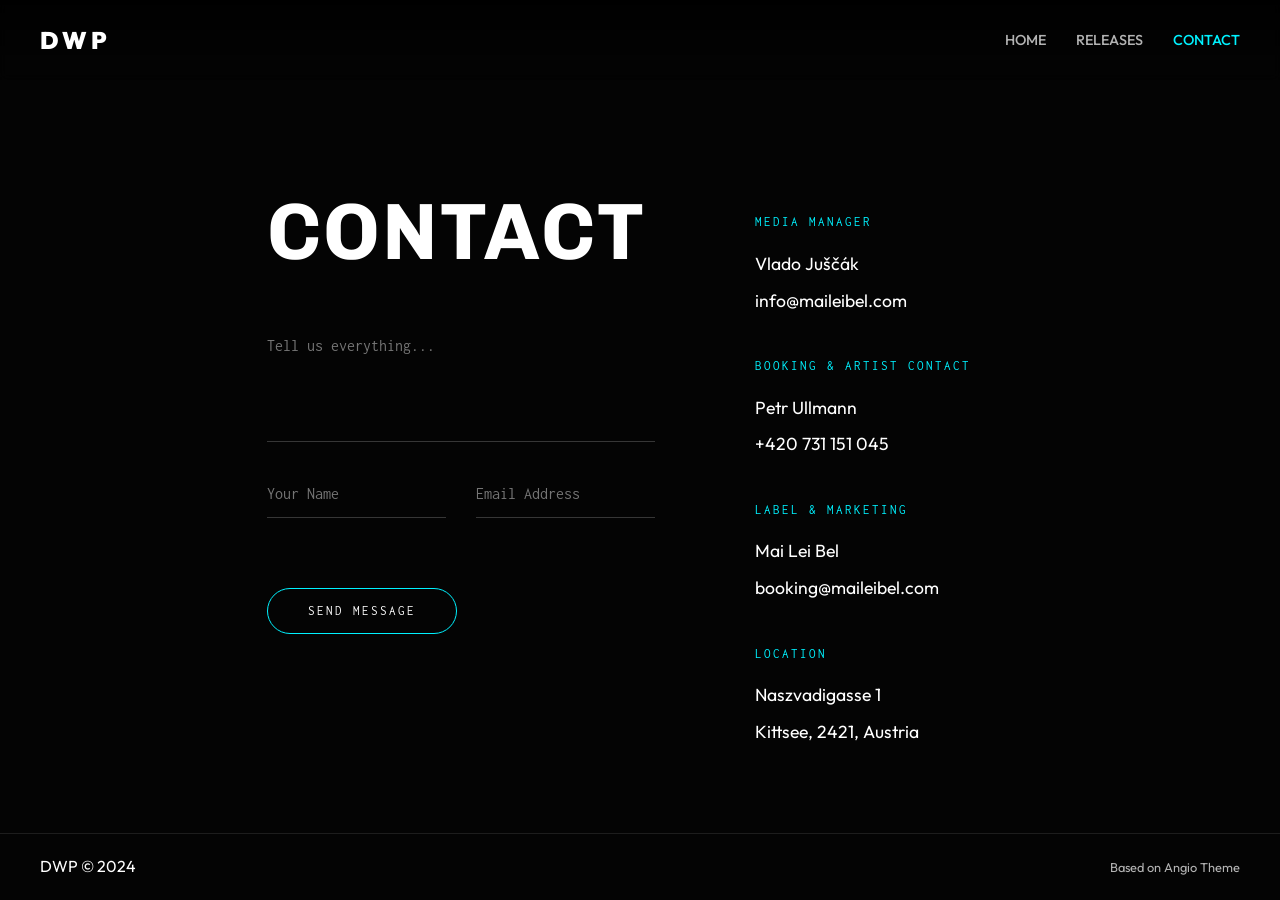
==== contact.html @ b1e3472e "Initial commit: Static restoration of spirography.org" ====
<!DOCTYPE html>
<html lang="en">
<head>
    <meta charset="UTF-8">
    <meta name="viewport" content="width=device-width, initial-scale=1.0">
    <title>Contact – DWP</title>
    <link rel="preconnect" href="https://fonts.googleapis.com">
    <link rel="preconnect" href="https://fonts.gstatic.com" crossorigin>
    <link href="https://fonts.googleapis.com/css2?family=Chivo:wght@400;700&family=Inconsolata:wght@300;400;600&family=Outfit:wght@300;500;700;900&display=swap" rel="stylesheet">
    <link rel="stylesheet" href="css/style.css">
</head>
<body class="contact-page">
    <header>
        <div class="logo">DWP</div>
        <nav>
            <ul>
                <li><a href="index.html">Home</a></li>
                <li><a href="releases.html">Releases</a></li>
                <li><a href="contact.html" class="active">Contact</a></li>
            </ul>
        </nav>
    </header>

    <main class="container">
        <div class="contact-split">
            <div class="contact-left">
                <h1>Contact</h1>
                <form class="contact-form">
                    <textarea placeholder="Tell us everything..."></textarea>
                    <div class="form-row">
                        <div class="form-group">
                            <input type="text" placeholder="Your Name">
                        </div>
                        <div class="form-group">
                            <input type="email" placeholder="Email Address">
                        </div>
                    </div>
                    <button type="submit" class="submit-btn" onclick="return false;">Send Message</button>
                </form>
            </div>

            <div class="contact-right">
                <div class="info-category">
                    <span class="info-label">Media Manager</span>
                    <div class="info-content">
                        <p>Vlado Juščák</p>
                        <p>info@maileibel.com</p>
                    </div>
                </div>

                <div class="info-category">
                    <span class="info-label">Booking & Artist Contact</span>
                    <div class="info-content">
                        <p>Petr Ullmann</p>
                        <p>+420 731 151 045</p>
                    </div>
                </div>

                <div class="info-category">
                    <span class="info-label">Label & Marketing</span>
                    <div class="info-content">
                        <p>Mai Lei Bel</p>
                        <p>booking@maileibel.com</p>
                    </div>
                </div>

                <div class="info-category">
                    <span class="info-label">Location</span>
                    <div class="info-content">
                        <p>Naszvadigasse 1</p>
                        <p>Kittsee, 2421, Austria</p>
                    </div>
                </div>
            </div>
        </div>
    </main>

    <footer style="background: transparent;">
        <div class="footer-left">
            <span>DWP &copy; 2024</span>
        </div>
        <div class="copy">Based on Angio Theme</div>
    </footer>

    <script src="js/main.js"></script>
</body>
</html>
---- css/style.css ----
@import url('https://fonts.googleapis.com/css2?family=Chivo:wght@400;700&family=Inconsolata:wght@300;400;600&family=Outfit:wght@300;500;700;900&display=swap');

:root {
    --bg-color: #0d0d0d;
    --text-color: #ffffff;
    --accent-color: #00f2ff;
    --secondary-text: #b3b3b3;
    --nav-height: 80px;
    --font-main: 'Outfit', sans-serif;
    --font-mono: 'Inconsolata', monospace;
    --glass-bg: rgba(255, 255, 255, 0.05);
    --glass-border: rgba(255, 255, 255, 0.1);
}

* {
    margin: 0;
    padding: 0;
    box-sizing: border-box;
}

body {
    background-color: var(--bg-color);
    color: var(--text-color);
    font-family: var(--font-main);
    overflow-x: hidden;
    line-height: 1.6;
    background-image: 
        radial-gradient(circle at 50% 50%, rgba(20, 20, 20, 1) 0%, rgba(13, 13, 13, 1) 100%);
    min-height: 100vh;
}

a {
    text-decoration: none;
    color: inherit;
    transition: all 0.3s ease;
}

/* Typography */
h1, h2, h3 {
    font-weight: 700;
    text-transform: uppercase;
    letter-spacing: 2px;
}

/* Layout */
.container {
    max-width: 1200px;
    margin: 0 auto;
    padding: 0 20px;
}

/* Header */
header {
    height: var(--nav-height);
    display: flex;
    align-items: center;
    justify-content: space-between;
    padding: 0 40px;
    position: fixed;
    top: 0;
    width: 100%;
    z-index: 1000;
    background: linear-gradient(to bottom, rgba(0,0,0,0.8), transparent);
    backdrop-filter: blur(5px);
}

.logo {
    font-size: 1.5rem;
    font-weight: 900;
    letter-spacing: 4px;
}

nav ul {
    display: flex;
    list-style: none;
    gap: 30px;
}

nav ul li a {
    font-size: 0.9rem;
    font-weight: 500;
    opacity: 0.7;
    text-transform: uppercase;
}

nav ul li a:hover, nav ul li a.active {
    opacity: 1;
    color: var(--accent-color);
}

/* Hero Section */
.hero {
    height: 100vh;
    display: flex;
    flex-direction: column;
    align-items: center;
    justify-content: center;
    text-align: center;
    background: radial-gradient(circle at center, #1a1a1a 0%, #0d0d0d 100%);
    position: relative;
    padding-top: var(--nav-height);
}

.artwork-container {
    width: 400px;
    height: 400px;
    margin-bottom: 40px;
    position: relative;
    box-shadow: 0 30px 60px rgba(0,0,0,0.5);
    transition: transform 0.5s ease;
    border-radius: 4px;
    overflow: hidden;
}

.image-badge {
    position: absolute;
    top: 20px;
    left: 20px;
    background: rgba(0, 0, 0, 0.7);
    backdrop-filter: blur(10px);
    padding: 8px 15px;
    color: var(--accent-color);
    font-family: var(--font-mono);
    font-size: 0.75rem;
    text-transform: uppercase;
    letter-spacing: 1px;
    z-index: 10;
    border-radius: 2px;
    border-left: 2px solid var(--accent-color);
}

.artwork-container:hover {
    transform: scale(1.02);
}

.artwork-container img {
    width: 100%;
    height: 100%;
    object-fit: cover;
}

.hero h2 {
    font-size: 1rem;
    color: var(--accent-color);
    margin-bottom: 20px;
}

.social-links {
    display: flex;
    gap: 20px;
    margin-top: 30px;
}

.social-link {
    width: 40px;
    height: 40px;
    border-radius: 50%;
    background: var(--glass-bg);
    border: 1px solid var(--glass-border);
    display: flex;
    align-items: center;
    justify-content: center;
    font-size: 1.2rem;
}

.social-link:hover {
    background: var(--accent-color);
    color: var(--bg-color);
    transform: translateY(-3px);
}

/* Content Sections */
.section {
    padding: 100px 0;
}

.section-title {
    margin-bottom: 60px;
    text-align: center;
}

.card-grid {
    display: grid;
    grid-template-columns: repeat(auto-fit, minmax(300px, 1fr));
    gap: 30px;
}

.card {
    background: var(--glass-bg);
    border: 1px solid var(--glass-border);
    padding: 40px;
    border-radius: 12px;
    transition: all 0.3s ease;
}

.card:hover {
    background: rgba(255, 255, 255, 0.08);
    transform: translateY(-5px);
}

/* Horizontal Releases Layout */
.releases-wrapper {
    width: 100vw;
    height: 100vh;
    display: flex;
    align-items: center;
    overflow-x: auto;
    overflow-y: hidden;
    scroll-snap-type: x mandatory;
    padding: 0 10vw;
    scrollbar-width: none; /* Firefox */
}

.releases-wrapper::-webkit-scrollbar {
    display: none; /* Chrome/Safari */
}

.release-item {
    flex: 0 0 400px;
    height: auto;
    margin-right: 60px;
    scroll-snap-align: center;
    position: relative;
    opacity: 0;
    transform: translateY(50px);
    transition: all 1.5s cubic-bezier(0.17, 0.96, 0.33, 0.99);
}

.release-item.visible {
    opacity: 1;
    transform: translateY(0);
}

.release-artwork {
    width: 400px;
    height: 400px;
    border-radius: 4px;
    overflow: hidden;
    box-shadow: 0 20px 40px rgba(0,0,0,0.4);
    transition: transform 0.5s ease;
}

.release-item:hover .release-artwork {
    transform: scale(1.03);
}

.release-artwork img {
    width: 100%;
    height: 100%;
    object-fit: cover;
}

.release-info {
    margin-top: 25px;
    font-family: var(--font-mono);
}

.release-number {
    font-size: 0.7rem;
    color: var(--accent-color);
    letter-spacing: 2px;
    margin-bottom: 5px;
    display: block;
}

.release-title {
    font-size: 1rem;
    font-weight: 600;
    text-transform: uppercase;
    letter-spacing: 1px;
    margin-bottom: 5px;
}

.release-desc {
    font-size: 0.8rem;
    color: var(--secondary-text);
    white-space: normal;
}

/* Detail Pages */
.release-detail {
    padding: 120px 0;
    text-align: left;
}

.detail-header {
    display: flex;
    gap: 80px;
    align-items: center;
    margin-bottom: 80px;
}

.detail-info {
    flex: 1;
}

.detail-info .label {
    color: var(--accent-color);
    text-transform: uppercase;
    font-size: 0.8rem;
    letter-spacing: 3px;
    margin-bottom: 15px;
    display: block;
}

.detail-info h1 {
    font-size: 4rem;
    margin-bottom: 5px;
    line-height: 1.1;
}

.detail-info .subtitle {
    display: block;
    font-size: 1.5rem;
    color: var(--secondary-text);
    margin-bottom: 30px;
    text-transform: uppercase;
    font-weight: 300;
}

.part-header {
    font-family: var(--font-mono);
    color: var(--accent-color);
    font-size: 0.9rem;
    letter-spacing: 2px;
    text-transform: uppercase;
    margin-top: 50px;
    margin-bottom: 20px;
    padding-bottom: 10px;
    border-bottom: 1px solid rgba(0, 242, 255, 0.2);
    display: block;
}

.track-list .part-header:first-child {
    margin-top: 0;
}

.story-section {
    margin-top: 40px;
    border-top: 1px solid var(--glass-border);
    padding-top: 40px;
    text-align: left;
}

.story-header {
    color: var(--accent-color);
    font-family: var(--font-mono);
    margin-bottom: 20px;
    font-size: 0.9rem;
    text-transform: uppercase;
    letter-spacing: 1px;
}

.story-text {
    margin-bottom: 20px;
    line-height: 1.8;
    color: var(--secondary-text);
    font-size: 1.05rem;
}

.track-list {
    margin-top: 60px;
    text-align: left;
    max-width: 450px;
    margin-left: auto;
    margin-right: auto;
    padding-bottom: 80px;
}

.track-item {
    padding: 18px 0;
    border-bottom: 1px solid var(--glass-border);
    display: flex;
    justify-content: space-between;
    cursor: pointer;
    transition: all 0.3s ease;
    user-select: none;
}

.track-item:hover {
    color: var(--accent-color);
    padding-left: 10px;
}

.track-item.playing-track {
    color: var(--accent-color);
    border-bottom: 1px solid var(--accent-color);
    font-weight: 500;
}

.track-item span::before {
    content: '▶';
    font-size: 0.7rem;
    margin-right: 15px;
    opacity: 0.3;
}

.track-item.playing-track span::before {
    content: '⏸';
    opacity: 1;
}

.track-num {
    color: var(--accent-color);
    font-size: 0.8rem;
}

/* Footer */
footer {
    padding: 20px 40px;
    text-align: center;
    border-top: 1px solid var(--glass-border);
    display: flex;
    justify-content: space-between;
    align-items: center;
    position: fixed;
    bottom: 0;
    width: 100%;
    background: linear-gradient(to top, rgba(0,0,0,0.8), transparent);
    z-index: 100;
}

.footer-left {
    display: flex;
    align-items: center;
    gap: 10px;
}

.copy {
    font-size: 0.8rem;
    color: var(--secondary-text);
}

/* Contact Page Refined */
.contact-page {
    background-image: linear-gradient(rgba(0,0,0,0.7), rgba(0,0,0,0.7)), url('../assets/contact_bg.png');
    background-size: cover;
    background-position: center;
    min-height: 100vh;
    display: flex;
    align-items: center;
    padding-top: var(--nav-height);
}

.contact-split {
    display: grid;
    grid-template-columns: 1.2fr 0.8fr;
    gap: 100px;
    align-items: flex-start;
}

.contact-left h1 {
    font-family: 'Chivo', sans-serif;
    font-size: 5rem;
    margin-bottom: 50px;
    line-height: 1;
}

.contact-form {
    margin-top: 40px;
    font-family: var(--font-mono);
}

.form-row {
    display: flex;
    gap: 30px;
    margin-bottom: 30px;
}

.form-group {
    flex: 1;
}

.contact-form textarea, 
.contact-form input {
    background: transparent;
    border: none;
    border-bottom: 1px solid rgba(255, 255, 255, 0.2);
    color: white;
    padding: 15px 0;
    width: 100%;
    font-size: 1rem;
    font-family: var(--font-mono);
    transition: border-color 0.3s ease;
}

.contact-form textarea:focus, 
.contact-form input:focus {
    outline: none;
    border-bottom-color: var(--accent-color);
}

.contact-form textarea {
    height: 120px;
    resize: none;
    margin-bottom: 20px;
}

.submit-btn {
    margin-top: 40px;
    background: transparent;
    border: 1px solid var(--accent-color);
    color: white;
    padding: 15px 40px;
    border-radius: 50px;
    font-family: var(--font-mono);
    text-transform: uppercase;
    letter-spacing: 2px;
    cursor: pointer;
    transition: all 0.3s ease;
}

.submit-btn:hover {
    background: var(--accent-color);
    color: var(--bg-color);
    transform: scale(1.05);
}

.contact-right {
    padding-top: 20px;
}

.info-category {
    margin-bottom: 40px;
}

.info-label {
    color: var(--accent-color);
    text-transform: uppercase;
    font-size: 0.8rem;
    letter-spacing: 2px;
    margin-bottom: 15px;
    display: block;
    font-family: var(--font-mono);
}

.info-content {
    font-size: 1.1rem;
    line-height: 1.8;
}

.info-content p {
    margin-bottom: 5px;
}

/* Responsive */
@media (max-width: 1024px) {
    .contact-split {
        grid-template-columns: 1fr;
        gap: 60px;
    }
    .contact-left h1 {
        font-size: 3.5rem;
    }
}
@media (max-width: 768px) {
    header {
        padding: 0 20px;
    }
    nav ul {
        display: none; /* Mobile menu needed later */
    }
    .artwork-container {
        width: 300px;
        height: 300px;
    }
    .release-item {
        flex: 0 0 300px;
    }
    .release-artwork {
        width: 300px;
        height: 300px;
    }
}
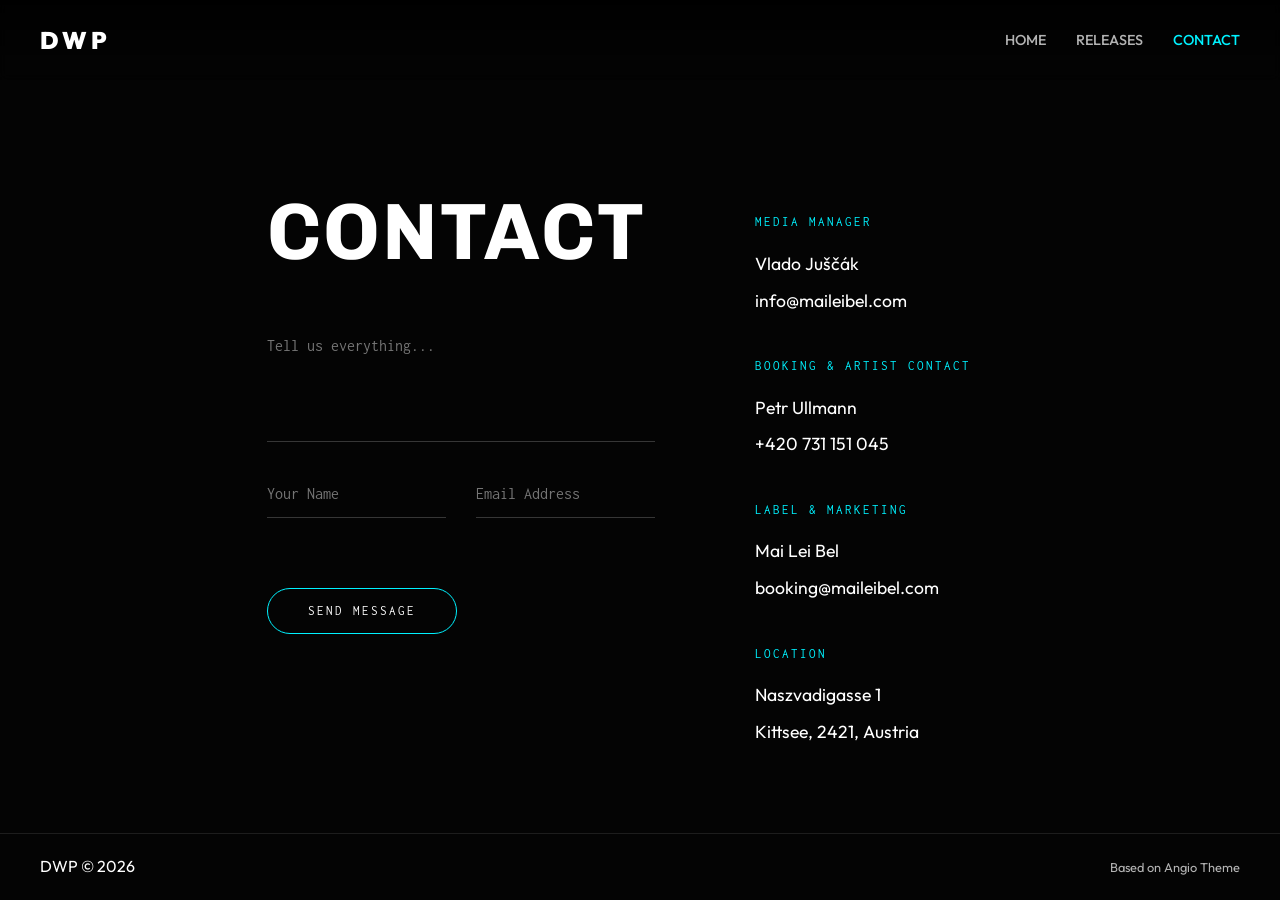
==== commit cbd7ae18: "feat: reorder homepage elements and add shop links to footer" ====
--- a/contact.html
+++ b/contact.html
@@ -1,17 +1,22 @@
 <!DOCTYPE html>
 <html lang="en">
+
 <head>
     <meta charset="UTF-8">
     <meta name="viewport" content="width=device-width, initial-scale=1.0">
     <title>Contact – DWP</title>
     <link rel="preconnect" href="https://fonts.googleapis.com">
     <link rel="preconnect" href="https://fonts.gstatic.com" crossorigin>
-    <link href="https://fonts.googleapis.com/css2?family=Chivo:wght@400;700&family=Inconsolata:wght@300;400;600&family=Outfit:wght@300;500;700;900&display=swap" rel="stylesheet">
+    <link
+        href="https://fonts.googleapis.com/css2?family=Chivo:wght@400;700&family=Inconsolata:wght@300;400;600&family=Outfit:wght@300;500;700;900&display=swap"
+        rel="stylesheet">
     <link rel="stylesheet" href="css/style.css">
 </head>
+
 <body class="contact-page">
     <header>
-        <div class="logo">DWP</div>
+        <a href="index.html" class="logo">DWP</a>
+        <div class="menu-toggle"><span></span><span></span><span></span></div>
         <nav>
             <ul>
                 <li><a href="index.html">Home</a></li>
@@ -77,11 +82,12 @@
 
     <footer style="background: transparent;">
         <div class="footer-left">
-            <span>DWP &copy; 2024</span>
+            <span>DWP &copy; 2026</span>
         </div>
         <div class="copy">Based on Angio Theme</div>
     </footer>
 
     <script src="js/main.js"></script>
 </body>
-</html>
+
+</html>
--- a/css/style.css
+++ b/css/style.css
@@ -68,6 +68,11 @@
     font-size: 1.5rem;
     font-weight: 900;
     letter-spacing: 4px;
+    transition: color 0.3s ease;
+}
+
+.logo:hover {
+    color: var(--accent-color);
 }
 
 nav ul {
@@ -88,6 +93,35 @@
     color: var(--accent-color);
 }
 
+/* Burger Menu Toggle */
+.menu-toggle {
+    display: none;
+    flex-direction: column;
+    gap: 6px;
+    cursor: pointer;
+    z-index: 1001;
+    padding: 10px;
+}
+
+.menu-toggle span {
+    display: block;
+    width: 25px;
+    height: 2px;
+    background-color: var(--text-color);
+    transition: all 0.3s ease;
+}
+
+/* Burger Animation */
+.menu-active .menu-toggle span:nth-child(1) {
+    transform: translateY(8px) rotate(45deg);
+}
+.menu-active .menu-toggle span:nth-child(2) {
+    opacity: 0;
+}
+.menu-active .menu-toggle span:nth-child(3) {
+    transform: translateY(-8px) rotate(-45deg);
+}
+
 /* Hero Section */
 .hero {
     height: 100vh;
@@ -96,9 +130,67 @@
     align-items: center;
     justify-content: center;
     text-align: center;
-    background: radial-gradient(circle at center, #1a1a1a 0%, #0d0d0d 100%);
     position: relative;
     padding-top: var(--nav-height);
+    overflow: hidden;
+}
+
+/* Animated Background */
+.hero-bg {
+    position: absolute;
+    top: 0;
+    left: 0;
+    width: 100%;
+    height: 100%;
+    z-index: -1;
+    background: #0d0d0d;
+    overflow: hidden;
+}
+
+.hero-glow {
+    position: absolute;
+    width: 150%;
+    height: 150%;
+    top: -25%;
+    left: -25%;
+    background: 
+        radial-gradient(circle at 30% 30%, rgba(0, 242, 255, 0.05) 0%, transparent 40%),
+        radial-gradient(circle at 70% 60%, rgba(0, 242, 255, 0.03) 0%, transparent 40%),
+        radial-gradient(circle at 50% 50%, rgba(13, 13, 13, 1) 0%, rgba(5, 5, 5, 1) 100%);
+    animation: aurora 20s infinite alternate ease-in-out;
+}
+
+.hero-shapes {
+    position: absolute;
+    top: 50%;
+    left: 50%;
+    transform: translate(-50%, -50%);
+    width: 100%;
+    height: 100%;
+}
+
+.shape {
+    position: absolute;
+    top: 50%;
+    left: 50%;
+    border: 1px solid rgba(0, 242, 255, 0.1);
+    border-radius: 50%;
+    transform: translate(-50%, -50%);
+    animation: pulse-ring 10s infinite ease-in-out;
+}
+
+.shape:nth-child(1) { width: 400px; height: 400px; animation-delay: 0s; }
+.shape:nth-child(2) { width: 600px; height: 600px; animation-delay: -2s; border-color: rgba(0, 242, 255, 0.05); }
+.shape:nth-child(3) { width: 800px; height: 800px; animation-delay: -4s; border-color: rgba(255, 255, 255, 0.02); }
+
+@keyframes aurora {
+    0% { transform: translate(0, 0) rotate(0deg); }
+    100% { transform: translate(50px, 50px) rotate(5deg); }
+}
+
+@keyframes pulse-ring {
+    0%, 100% { transform: translate(-50%, -50%) scale(1); opacity: 0.3; }
+    50% { transform: translate(-50%, -50%) scale(1.1); opacity: 0.6; }
 }
 
 .artwork-container {
@@ -139,10 +231,54 @@
     object-fit: cover;
 }
 
+.play-overlay {
+    position: absolute;
+    top: 50%;
+    left: 50%;
+    transform: translate(-50%, -50%);
+    width: 80px;
+    height: 80px;
+    background: rgba(0, 242, 255, 0.2);
+    backdrop-filter: blur(10px);
+    border-radius: 50%;
+    display: flex;
+    align-items: center;
+    justify-content: center;
+    font-size: 1.5rem;
+    color: var(--text-color);
+    opacity: 0;
+    transition: all 0.4s cubic-bezier(0.175, 0.885, 0.32, 1.275);
+    border: 1px solid rgba(0, 242, 255, 0.4);
+    pointer-events: none;
+    z-index: 5;
+}
+
+.artwork-container:hover .play-overlay {
+    opacity: 1;
+    transform: translate(-50%, -50%) scale(1.1);
+}
+
+.featured-title {
+    margin-bottom: 30px;
+    font-size: 2rem;
+    font-weight: 700;
+    letter-spacing: 5px;
+    text-transform: uppercase;
+    color: var(--text-color);
+    transition: all 0.3s ease;
+    display: inline-block;
+}
+
+.featured-title:hover {
+    color: var(--accent-color);
+    letter-spacing: 8px;
+}
+
 .hero h2 {
     font-size: 1rem;
     color: var(--accent-color);
-    margin-bottom: 20px;
+    margin-top: 30px;
+    letter-spacing: 2px;
 }
 
 .social-links {
@@ -420,10 +556,22 @@
     z-index: 100;
 }
 
-.footer-left {
-    display: flex;
-    align-items: center;
-    gap: 10px;
+.footer-links {
+    display: flex;
+    gap: 30px;
+}
+
+.footer-links a {
+    font-size: 0.8rem;
+    color: var(--secondary-text);
+    text-transform: uppercase;
+    letter-spacing: 2px;
+    font-family: var(--font-mono);
+    transition: color 0.3s ease;
+}
+
+.footer-links a:hover {
+    color: var(--accent-color);
 }
 
 .copy {
@@ -557,9 +705,41 @@
     header {
         padding: 0 20px;
     }
+    
+    .menu-toggle {
+        display: flex;
+    }
+
+    nav {
+        position: fixed;
+        top: 0;
+        right: -100%;
+        width: 100%;
+        height: 100vh;
+        background: var(--bg-color);
+        display: flex;
+        align-items: center;
+        justify-content: center;
+        transition: right 0.5s cubic-bezier(0.77, 0, 0.175, 1);
+        z-index: 1000;
+    }
+
+    .menu-active nav {
+        right: 0;
+    }
+
     nav ul {
-        display: none; /* Mobile menu needed later */
-    }
+        display: flex;
+        flex-direction: column;
+        align-items: center;
+        gap: 40px;
+    }
+
+    nav ul li a {
+        font-size: 1.5rem;
+        letter-spacing: 5px;
+    }
+
     .artwork-container {
         width: 300px;
         height: 300px;
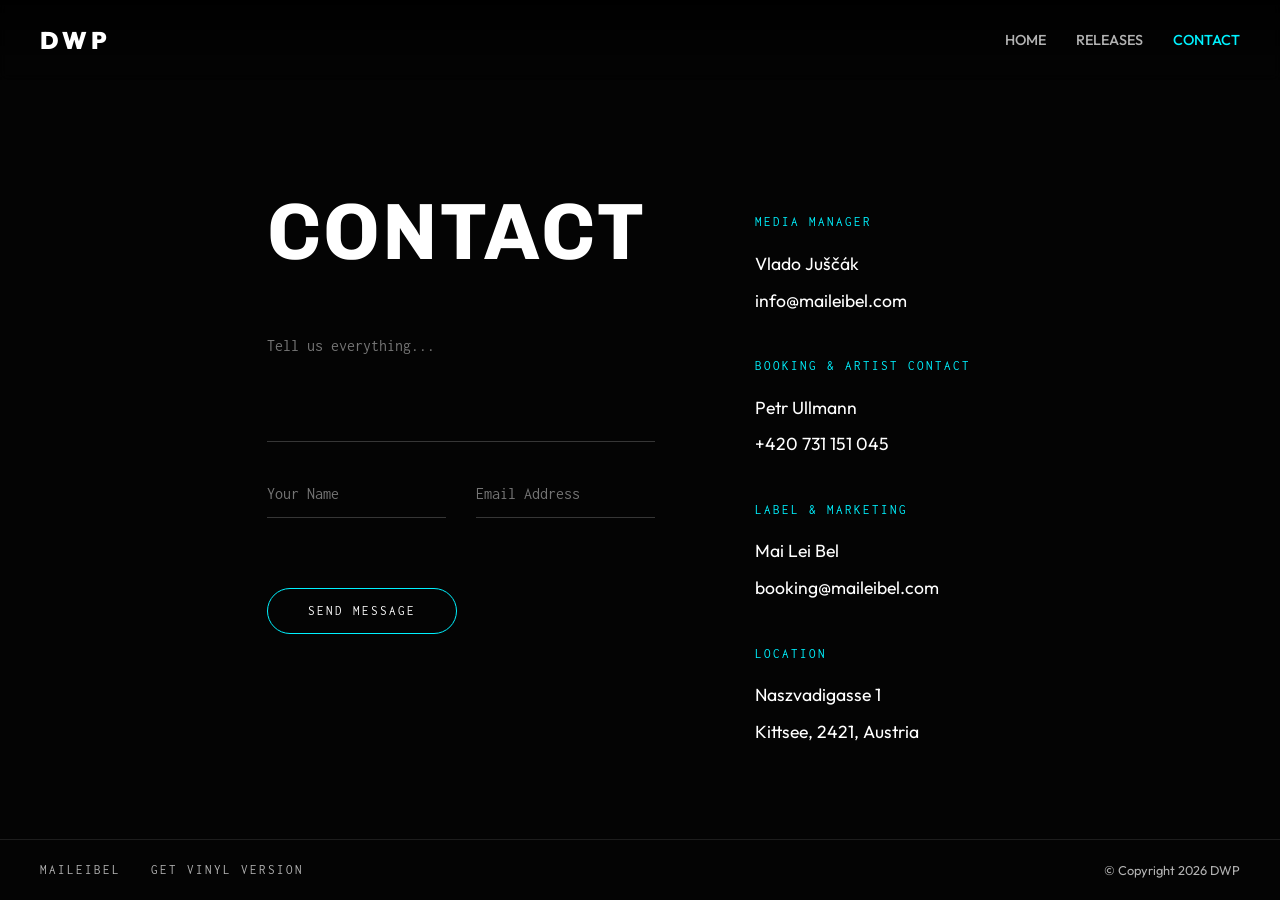
==== commit 30ca0f74: "feat: standardize footer with MaiLeiBel links across all pages" ====
--- a/contact.html
+++ b/contact.html
@@ -81,10 +81,11 @@
     </main>
 
     <footer style="background: transparent;">
-        <div class="footer-left">
-            <span>DWP &copy; 2026</span>
+        <div class="footer-links">
+            <a href="https://www.maileibel.com/dwp/" target="_blank">MaiLeiBel</a>
+            <a href="https://www.maileibel.com/product/dwp-spirography/" target="_blank">Get Vinyl version</a>
         </div>
-        <div class="copy">Based on Angio Theme</div>
+        <div class="copy">&copy; Copyright 2026 DWP</div>
     </footer>
 
     <script src="js/main.js"></script>
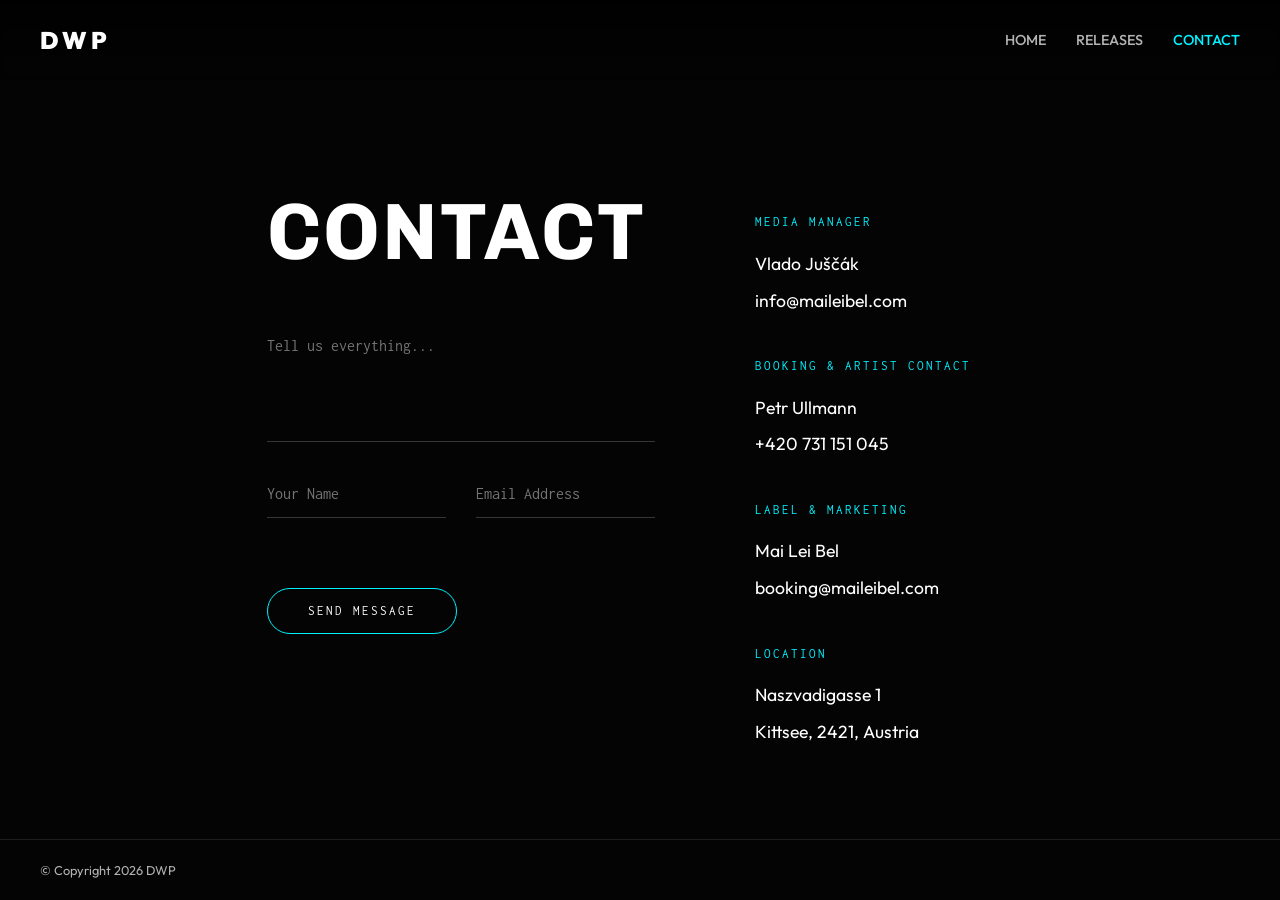
==== commit f48d51a7: "feat: move Spirography shop CTAs above tracklist, clean up all other footers" ====
--- a/contact.html
+++ b/contact.html
@@ -81,10 +81,6 @@
     </main>
 
     <footer style="background: transparent;">
-        <div class="footer-links">
-            <a href="https://www.maileibel.com/dwp/" target="_blank">MaiLeiBel</a>
-            <a href="https://www.maileibel.com/product/dwp-spirography/" target="_blank">Get Vinyl version</a>
-        </div>
         <div class="copy">&copy; Copyright 2026 DWP</div>
     </footer>
 
--- a/css/style.css
+++ b/css/style.css
@@ -492,6 +492,47 @@
     line-height: 1.8;
     color: var(--secondary-text);
     font-size: 1.05rem;
+}
+
+/* CTA Links block (above track list on Spirography pages) */
+.release-cta {
+    display: flex;
+    gap: 20px;
+    align-items: center;
+    justify-content: center;
+    margin: 40px auto 20px;
+    max-width: 450px;
+    padding: 24px 30px;
+    border: 1px solid var(--glass-border);
+    border-radius: 4px;
+    background: var(--glass-bg);
+    backdrop-filter: blur(10px);
+}
+
+.cta-link {
+    font-family: var(--font-mono);
+    font-size: 0.8rem;
+    text-transform: uppercase;
+    letter-spacing: 2px;
+    color: var(--secondary-text);
+    transition: color 0.3s ease;
+}
+
+.cta-link:hover {
+    color: var(--text-color);
+}
+
+.cta-primary {
+    color: var(--accent-color);
+    border: 1px solid var(--accent-color);
+    padding: 8px 16px;
+    border-radius: 2px;
+    transition: background 0.3s ease, color 0.3s ease;
+}
+
+.cta-primary:hover {
+    background: var(--accent-color);
+    color: #000;
 }
 
 .track-list {
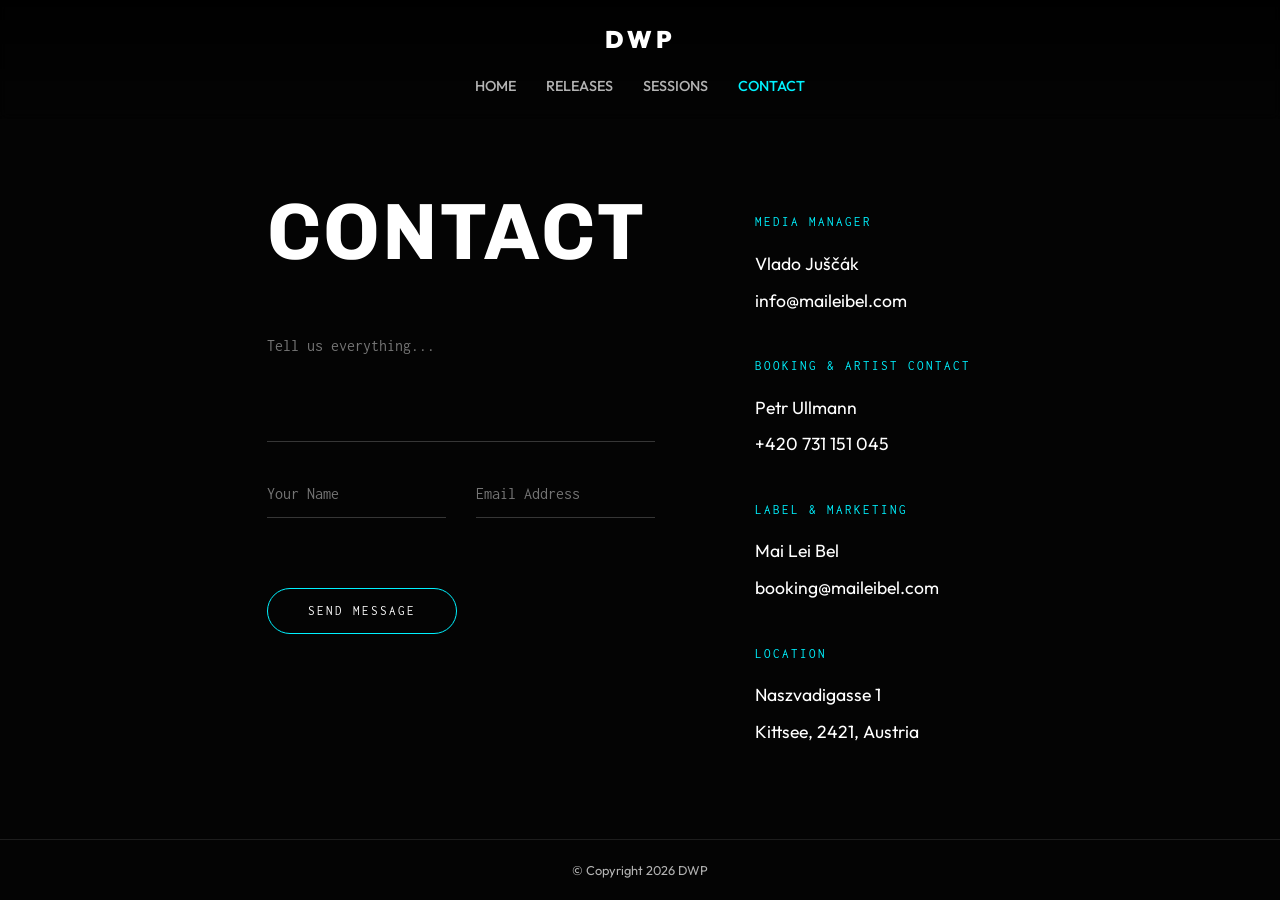
==== commit d7f5adde: "feat: add Sessions page with Buoys collab banner, upcoming event and venues - New Sessions page: wid" ====
--- a/contact.html
+++ b/contact.html
@@ -21,6 +21,7 @@
             <ul>
                 <li><a href="index.html">Home</a></li>
                 <li><a href="releases.html">Releases</a></li>
+                <li><a href="sessions.html">Sessions</a></li>
                 <li><a href="contact.html" class="active">Contact</a></li>
             </ul>
         </nav>
--- a/css/style.css
+++ b/css/style.css
@@ -51,11 +51,12 @@
 
 /* Header */
 header {
-    height: var(--nav-height);
-    display: flex;
-    align-items: center;
-    justify-content: space-between;
-    padding: 0 40px;
+    height: auto;
+    padding: 20px 40px;
+    display: flex;
+    flex-direction: column;
+    align-items: center;
+    gap: 15px;
     position: fixed;
     top: 0;
     width: 100%;
@@ -101,6 +102,7 @@
     cursor: pointer;
     z-index: 1001;
     padding: 10px;
+    margin-top: 10px;
 }
 
 .menu-toggle span {
@@ -194,8 +196,9 @@
 }
 
 .artwork-container {
-    width: 400px;
-    height: 400px;
+    width: min(400px, 100%);
+    height: auto;
+    aspect-ratio: 1 / 1;
     margin-bottom: 40px;
     position: relative;
     box-shadow: 0 30px 60px rgba(0,0,0,0.5);
@@ -334,28 +337,17 @@
     transform: translateY(-5px);
 }
 
-/* Horizontal Releases Layout */
+/* Grid Releases Layout */
 .releases-wrapper {
-    width: 100vw;
-    height: 100vh;
-    display: flex;
-    align-items: center;
-    overflow-x: auto;
-    overflow-y: hidden;
-    scroll-snap-type: x mandatory;
-    padding: 0 10vw;
-    scrollbar-width: none; /* Firefox */
-}
-
-.releases-wrapper::-webkit-scrollbar {
-    display: none; /* Chrome/Safari */
+    display: grid;
+    grid-template-columns: repeat(auto-fit, minmax(350px, 1fr));
+    gap: 60px;
+    max-width: 1400px;
+    margin: 0 auto;
+    padding: 120px 40px 100px;
 }
 
 .release-item {
-    flex: 0 0 400px;
-    height: auto;
-    margin-right: 60px;
-    scroll-snap-align: center;
     position: relative;
     opacity: 0;
     transform: translateY(50px);
@@ -368,8 +360,8 @@
 }
 
 .release-artwork {
-    width: 400px;
-    height: 400px;
+    width: 100%;
+    aspect-ratio: 1 / 1;
     border-radius: 4px;
     overflow: hidden;
     box-shadow: 0 20px 40px rgba(0,0,0,0.4);
@@ -469,6 +461,40 @@
 
 .track-list .part-header:first-child {
     margin-top: 0;
+}
+
+/* 2-column layout for Part I & II */
+.parts-grid {
+    display: grid;
+    grid-template-columns: 1fr 1fr;
+    gap: 40px;
+    max-width: 900px;
+    margin: 60px auto 0;
+    padding: 0 20px;
+}
+
+/* Centred single-column for Outro */
+.parts-outro {
+    display: flex;
+    justify-content: center;
+    margin: 20px auto 60px;
+    padding: 0 20px;
+}
+
+.parts-outro .part-col {
+    width: 100%;
+    max-width: 400px;
+}
+
+.part-col .part-header {
+    margin-top: 0;
+}
+
+/* Responsive: stack on mobile */
+@media (max-width: 700px) {
+    .parts-grid {
+        grid-template-columns: 1fr;
+    }
 }
 
 .story-section {
@@ -582,14 +608,13 @@
     font-size: 0.8rem;
 }
 
-/* Footer */
 footer {
     padding: 20px 40px;
-    text-align: center;
     border-top: 1px solid var(--glass-border);
     display: flex;
-    justify-content: space-between;
-    align-items: center;
+    flex-direction: column;
+    align-items: center;
+    gap: 15px;
     position: fixed;
     bottom: 0;
     width: 100%;
@@ -732,64 +757,449 @@
     margin-bottom: 5px;
 }
 
-/* Responsive */
-@media (max-width: 1024px) {
-    .contact-split {
-        grid-template-columns: 1fr;
-        gap: 60px;
-    }
-    .contact-left h1 {
-        font-size: 3.5rem;
-    }
-}
+.inline-player {
+    background: rgba(255, 255, 255, 0.05);
+    padding: 15px;
+    border: 1px solid var(--accent-color);
+    border-radius: 5px;
+    margin: 10px 0;
+    color: white;
+    display: flex;
+    justify-content: center;
+}
+
+.player-content {
+    display: flex;
+    align-items: center;
+    gap: 20px;
+    width: 100%;
+    max-width: 800px;
+}
+
+#seek-bar {
+    cursor: pointer;
+    accent-color: var(--accent-color);
+    flex-grow: 1;
+}
+
+/* ===== Responsive / Mobile ===== */
+
+/* Stack the release detail header on tablets and below */
+@media (max-width: 900px) {
+    .detail-header {
+        flex-direction: column;
+        align-items: stretch;
+        gap: 40px;
+        margin-bottom: 60px;
+    }
+
+    .detail-header .artwork-container {
+        margin-bottom: 0;
+    }
+
+    .detail-info h1 {
+        font-size: 3rem;
+    }
+
+    .detail-info .subtitle {
+        font-size: 1.2rem;
+    }
+}
+
+/* Compact header with burger menu on mobile */
 @media (max-width: 768px) {
     header {
-        padding: 0 20px;
-    }
-    
+        flex-direction: row;
+        justify-content: space-between;
+        align-items: center;
+        padding: 15px 20px;
+    }
+
     .menu-toggle {
         display: flex;
-    }
-
-    nav {
-        position: fixed;
-        top: 0;
-        right: -100%;
+        margin-top: 0;
+    }
+
+    header nav {
+        display: none;
+    }
+
+    body.menu-active header nav {
+        display: block;
+        position: absolute;
+        top: 100%;
+        left: 0;
         width: 100%;
-        height: 100vh;
-        background: var(--bg-color);
-        display: flex;
-        align-items: center;
-        justify-content: center;
-        transition: right 0.5s cubic-bezier(0.77, 0, 0.175, 1);
-        z-index: 1000;
-    }
-
-    .menu-active nav {
-        right: 0;
+        padding: 20px 0 30px;
+        background: rgba(13, 13, 13, 0.95);
+        backdrop-filter: blur(10px);
+        border-bottom: 1px solid var(--glass-border);
     }
 
     nav ul {
-        display: flex;
         flex-direction: column;
         align-items: center;
-        gap: 40px;
+        gap: 20px;
     }
 
     nav ul li a {
-        font-size: 1.5rem;
-        letter-spacing: 5px;
-    }
-
-    .artwork-container {
-        width: 300px;
-        height: 300px;
-    }
-    .release-item {
-        flex: 0 0 300px;
-    }
-    .release-artwork {
-        width: 300px;
-        height: 300px;
-    }
-}
+        font-size: 1rem;
+    }
+}
+
+/* Fine-tuning for phones */
+@media (max-width: 600px) {
+    .release-detail {
+        padding: 100px 0 120px;
+    }
+
+    .detail-info h1 {
+        font-size: 2.2rem;
+        letter-spacing: 1px;
+    }
+
+    .detail-info .label {
+        font-size: 0.75rem;
+        letter-spacing: 2px;
+    }
+
+    .detail-info .subtitle {
+        font-size: 1.05rem;
+        margin-bottom: 20px;
+    }
+
+    .story-text {
+        font-size: 1rem;
+    }
+
+    .release-cta {
+        flex-direction: column;
+        gap: 15px;
+        padding: 20px;
+    }
+
+    .track-list {
+        margin-top: 40px;
+    }
+
+    .track-item {
+        padding: 15px 0;
+    }
+}
+
+/* ===== Sessions Page ===== */
+.collab-banner {
+    position: relative;
+    min-height: 440px;
+    display: flex;
+    align-items: center;
+    justify-content: center;
+    text-align: center;
+    border-radius: 4px;
+    overflow: hidden;
+    box-shadow: 0 20px 40px rgba(0, 0, 0, 0.4);
+    opacity: 0;
+    transform: translateY(40px);
+    transition: all 1.2s cubic-bezier(0.17, 0.96, 0.33, 0.99);
+}
+
+.collab-banner.visible {
+    opacity: 1;
+    transform: translateY(0);
+}
+
+.collab-banner > img {
+    position: absolute;
+    top: 0;
+    left: 0;
+    width: 100%;
+    height: 100%;
+    object-fit: cover;
+    z-index: 0;
+}
+
+.collab-overlay {
+    position: absolute;
+    top: 0;
+    left: 0;
+    width: 100%;
+    height: 100%;
+    background: linear-gradient(rgba(13, 13, 13, 0.55), rgba(13, 13, 13, 0.85));
+    z-index: 1;
+}
+
+.collab-content {
+    position: relative;
+    z-index: 2;
+    max-width: 640px;
+    padding: 60px 30px;
+    display: flex;
+    flex-direction: column;
+    align-items: center;
+}
+
+.collab-role {
+    display: block;
+    font-family: var(--font-mono);
+    font-size: 0.7rem;
+    color: var(--accent-color);
+    letter-spacing: 2px;
+    text-transform: uppercase;
+    margin-bottom: 12px;
+}
+
+.collab-title {
+    font-size: 2.2rem;
+    letter-spacing: 2px;
+    margin-bottom: 15px;
+}
+
+.collab-desc {
+    color: var(--secondary-text);
+    font-size: 1rem;
+    line-height: 1.7;
+    margin-bottom: 30px;
+}
+
+.collab-links {
+    display: flex;
+    gap: 15px;
+    flex-wrap: wrap;
+    justify-content: center;
+}
+
+/* Upcoming event card */
+.upcoming-card {
+    display: flex;
+    align-items: center;
+    gap: 35px;
+    flex-wrap: wrap;
+    background: var(--glass-bg);
+    border: 1px solid rgba(0, 242, 255, 0.35);
+    border-left: 3px solid var(--accent-color);
+    border-radius: 4px;
+    padding: 30px 40px;
+    backdrop-filter: blur(10px);
+    opacity: 0;
+    transform: translateY(40px);
+    transition: all 1.2s cubic-bezier(0.17, 0.96, 0.33, 0.99);
+}
+
+.upcoming-card.visible {
+    opacity: 1;
+    transform: translateY(0);
+}
+
+.upcoming-date {
+    display: flex;
+    flex-direction: column;
+    align-items: center;
+    justify-content: center;
+    min-width: 92px;
+    padding: 15px 18px;
+    border: 1px solid var(--accent-color);
+    border-radius: 4px;
+    background: rgba(0, 242, 255, 0.06);
+}
+
+.upcoming-date .date-day {
+    font-size: 2.4rem;
+    font-weight: 900;
+    line-height: 1;
+    color: var(--accent-color);
+}
+
+.upcoming-date .date-month {
+    font-family: var(--font-mono);
+    font-size: 0.7rem;
+    letter-spacing: 2px;
+    text-transform: uppercase;
+    margin-top: 6px;
+    color: var(--text-color);
+}
+
+.upcoming-info {
+    flex: 1;
+    min-width: 220px;
+}
+
+.upcoming-title {
+    font-size: 1.6rem;
+    letter-spacing: 1px;
+    margin-bottom: 6px;
+    transition: color 0.3s ease;
+}
+
+.upcoming-card:hover .upcoming-title {
+    color: var(--accent-color);
+}
+
+.upcoming-info .venue-note {
+    margin-bottom: 0;
+}
+
+.session-link {
+    display: inline-flex;
+    align-items: center;
+    gap: 10px;
+    font-family: var(--font-mono);
+    font-size: 0.75rem;
+    text-transform: uppercase;
+    letter-spacing: 2px;
+    padding: 12px 22px;
+    border: 1px solid var(--glass-border);
+    border-radius: 50px;
+    color: var(--text-color);
+    transition: all 0.3s ease;
+}
+
+.session-link i {
+    color: var(--accent-color);
+}
+
+.session-link:hover {
+    border-color: var(--accent-color);
+    color: var(--accent-color);
+    transform: translateY(-2px);
+}
+
+/* Venue zigzag list */
+.venue-list {
+    display: flex;
+    flex-direction: column;
+    gap: 90px;
+    padding-bottom: 20px;
+}
+
+.venue-row {
+    display: grid;
+    grid-template-columns: 1fr 1fr;
+    gap: 60px;
+    align-items: center;
+    opacity: 0;
+    transform: translateY(40px);
+    transition: all 1.2s cubic-bezier(0.17, 0.96, 0.33, 0.99);
+}
+
+.venue-row.visible {
+    opacity: 1;
+    transform: translateY(0);
+}
+
+.venue-row.flip .venue-media {
+    order: 2;
+}
+
+.venue-row.flip .venue-info {
+    order: 1;
+}
+
+.venue-media {
+    display: block;
+    border-radius: 4px;
+    overflow: hidden;
+    box-shadow: 0 20px 40px rgba(0, 0, 0, 0.4);
+}
+
+.venue-media img {
+    display: block;
+    width: 100%;
+    height: auto;
+    transition: transform 0.5s ease;
+}
+
+.venue-media:hover img {
+    transform: scale(1.03);
+}
+
+.venue-info {
+    text-align: left;
+}
+
+.venue-number {
+    display: block;
+    font-family: var(--font-mono);
+    font-size: 0.7rem;
+    color: var(--accent-color);
+    letter-spacing: 2px;
+    margin-bottom: 8px;
+}
+
+.venue-name {
+    font-size: 1.6rem;
+    letter-spacing: 1px;
+    margin-bottom: 10px;
+    transition: color 0.3s ease;
+}
+
+.venue-row:hover .venue-name {
+    color: var(--accent-color);
+}
+
+.venue-note {
+    display: block;
+    font-family: var(--font-mono);
+    font-size: 0.85rem;
+    color: var(--secondary-text);
+    margin-bottom: 20px;
+}
+
+.venue-link {
+    display: inline-flex;
+    align-items: center;
+    gap: 8px;
+    font-family: var(--font-mono);
+    font-size: 0.75rem;
+    text-transform: uppercase;
+    letter-spacing: 1px;
+    color: var(--accent-color);
+    border: 1px solid var(--glass-border);
+    border-radius: 50px;
+    padding: 10px 20px;
+    transition: all 0.3s ease;
+}
+
+.venue-link i {
+    opacity: 0.7;
+}
+
+.venue-link:hover {
+    border-color: var(--accent-color);
+    color: var(--accent-color);
+    transform: translateY(-2px);
+}
+
+/* Sessions on tablets and phones */
+@media (max-width: 800px) {
+    .venue-row {
+        grid-template-columns: 1fr;
+        gap: 25px;
+    }
+
+    .venue-row.flip .venue-media {
+        order: -1;
+    }
+
+    .venue-row.flip .venue-info {
+        order: 0;
+    }
+
+    .collab-banner {
+        min-height: 380px;
+    }
+
+    .collab-title {
+        font-size: 1.6rem;
+    }
+
+    .upcoming-card {
+        padding: 25px;
+        gap: 20px;
+    }
+}
+
+@media (max-width: 600px) {
+    .venue-list {
+        gap: 60px;
+    }
+}
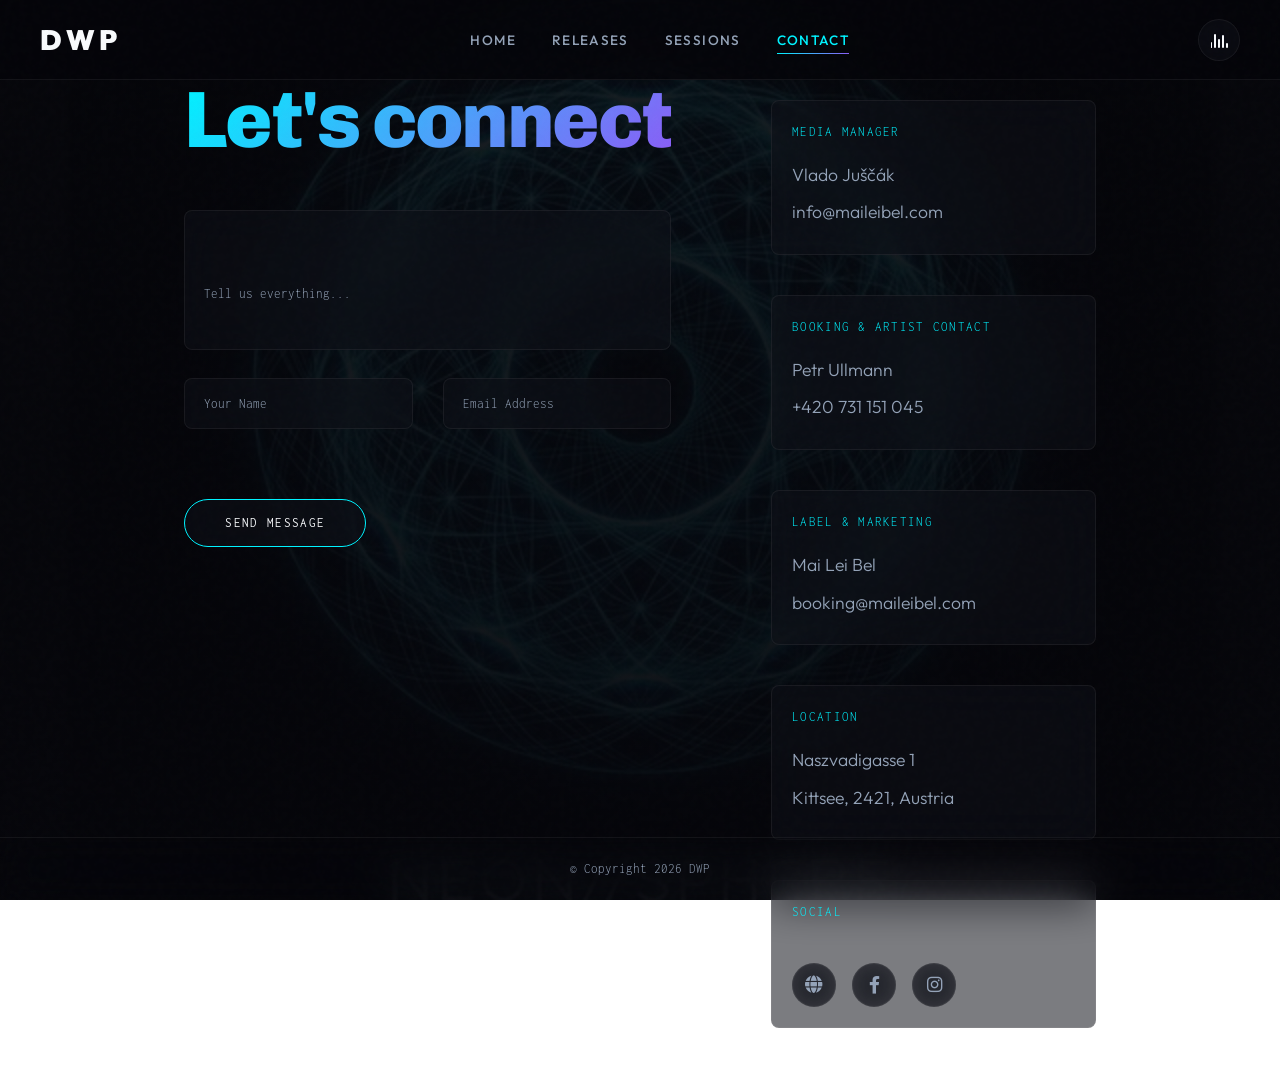
==== commit b10b4769: "feat: update live site branding and favicon" ====
--- a/contact.html
+++ b/contact.html
@@ -5,18 +5,19 @@
     <meta charset="UTF-8">
     <meta name="viewport" content="width=device-width, initial-scale=1.0">
     <title>Contact – DWP</title>
+    <link rel="icon" type="image/svg+xml" href="favicon.svg">
     <link rel="preconnect" href="https://fonts.googleapis.com">
     <link rel="preconnect" href="https://fonts.gstatic.com" crossorigin>
     <link
-        href="https://fonts.googleapis.com/css2?family=Chivo:wght@400;700&family=Inconsolata:wght@300;400;600&family=Outfit:wght@300;500;700;900&display=swap"
+        href="https://fonts.googleapis.com/css2?family=Chivo:wght@400;700&family=Inconsolata:wght@300;400;600&family=Outfit:wght@300;400;500;700;900&display=swap"
         rel="stylesheet">
     <link rel="stylesheet" href="css/style.css">
+    <link rel="stylesheet" href="https://cdnjs.cloudflare.com/ajax/libs/font-awesome/6.0.0/css/all.min.css">
 </head>
 
 <body class="contact-page">
-    <header>
+        <header>
         <a href="index.html" class="logo">DWP</a>
-        <div class="menu-toggle"><span></span><span></span><span></span></div>
         <nav>
             <ul>
                 <li><a href="index.html">Home</a></li>
@@ -25,23 +26,42 @@
                 <li><a href="contact.html" class="active">Contact</a></li>
             </ul>
         </nav>
+        <div class="header-actions">
+            <button class="bg-player" id="header-bg-player" aria-label="Play Featured Track" title="Play Crystal Beats">
+                <span class="bg-player__eq">
+                    <span class="eq-bar eq-bar1"></span>
+                    <span class="eq-bar eq-bar2"></span>
+                    <span class="eq-bar eq-bar3"></span>
+                    <span class="eq-bar eq-bar4"></span>
+                    <span class="eq-bar eq-bar5"></span>
+                </span>
+            </button>
+            <div class="menu-toggle"><span></span><span></span><span></span></div>
+        </div>
     </header>
 
     <main class="container">
         <div class="contact-split">
             <div class="contact-left">
-                <h1>Contact</h1>
+                <h1 class="text-gradient">Let's connect</h1>
                 <form class="contact-form">
-                    <textarea placeholder="Tell us everything..."></textarea>
+                    <div class="form-group">
+                        <textarea id="message" placeholder=" " spellcheck="true"></textarea>
+                        <label for="message">Tell us everything...</label>
+                    </div>
                     <div class="form-row">
                         <div class="form-group">
-                            <input type="text" placeholder="Your Name">
+                            <input type="text" id="name" placeholder=" ">
+                            <label for="name">Your Name</label>
                         </div>
                         <div class="form-group">
-                            <input type="email" placeholder="Email Address">
+                            <input type="email" id="email" placeholder=" ">
+                            <label for="email">Email Address</label>
                         </div>
                     </div>
-                    <button type="submit" class="submit-btn" onclick="return false;">Send Message</button>
+                    <button type="submit" class="submit-btn" onclick="return false;">
+                        <span>Send Message</span>
+                    </button>
                 </form>
             </div>
 
@@ -77,15 +97,32 @@
                         <p>Kittsee, 2421, Austria</p>
                     </div>
                 </div>
+
+                <div class="info-category">
+                    <span class="info-label">Social</span>
+                    <div class="info-content">
+                        <div class="social-links" style="justify-content: flex-start; padding: 0;">
+                            <a href="https://www.maileibel.com/dwp/" target="_blank" class="social-link" aria-label="MaiLeiBel">
+                                <i class="fas fa-globe"></i>
+                            </a>
+                            <a href="https://www.facebook.com/maileibel" target="_blank" class="social-link" aria-label="Facebook">
+                                <i class="fab fa-facebook-f"></i>
+                            </a>
+                            <a href="https://www.instagram.com/maileibel" target="_blank" class="social-link" aria-label="Instagram">
+                                <i class="fab fa-instagram"></i>
+                            </a>
+                        </div>
+                    </div>
+                </div>
             </div>
         </div>
     </main>
 
-    <footer style="background: transparent;">
+    <footer id="main-footer" style="background: transparent;">
         <div class="copy">&copy; Copyright 2026 DWP</div>
     </footer>
 
     <script src="js/main.js"></script>
 </body>
 
-</html>+</html>
--- a/css/style.css
+++ b/css/style.css
@@ -1,132 +1,479 @@
-@import url('https://fonts.googleapis.com/css2?family=Chivo:wght@400;700&family=Inconsolata:wght@300;400;600&family=Outfit:wght@300;500;700;900&display=swap');
-
+/* ==========================================================================
+   DWP Sound Universe — Modern Dark Music Theme
+   ========================================================================== */
+
+@import url('https://fonts.googleapis.com/css2?family=Chivo:wght@400;700&family=Inconsolata:wght@300;400;600&family=Outfit:wght@300;400;500;700;900&display=swap');
+
+/* ===== CSS VARIABLES ===== */
 :root {
-    --bg-color: #0d0d0d;
-    --text-color: #ffffff;
-    --accent-color: #00f2ff;
-    --secondary-text: #b3b3b3;
+    /* Core palette — rich dark, not flat black */
+    --bg-primary: #05050a;
+    --bg-gradient: linear-gradient(145deg, #05050a 0%, #0a0a14 50%, #05050a 100%);
+
+    /* Text */
+    --text-primary: #f8fafc;
+    --text-secondary: #94a3b8;
+
+    /* Accents */
+    --accent-cyan: #00f3ff;
+    --accent-violet: #8b5cf6;
+    --accent-gradient: linear-gradient(135deg, #00f3ff 0%, #8b5cf6 100%);
+
+    /* Glass / surfaces */
+    --glass-bg: rgba(15, 17, 25, 0.55);
+    --glass-bg-strong: rgba(15, 17, 25, 0.75);
+    --glass-border: rgba(255, 255, 255, 0.06);
+    --glass-border-strong: rgba(0, 243, 255, 0.25);
+
+    /* Layout */
     --nav-height: 80px;
+    --max-width: 1200px;
+    --radius-sm: 4px;
+    --radius-md: 8px;
+    --radius-lg: 16px;
+    --radius-xl: 24px;
+    --radius-full: 999px;
+
+    /* Fonts */
     --font-main: 'Outfit', sans-serif;
     --font-mono: 'Inconsolata', monospace;
-    --glass-bg: rgba(255, 255, 255, 0.05);
-    --glass-border: rgba(255, 255, 255, 0.1);
-}
-
-* {
+    --font-heading: 'Outfit', sans-serif;
+
+    /* Transitions */
+    --transition-sm: all 0.2s cubic-bezier(0.4, 0, 0.2, 1);
+    --transition-base: all 0.3s cubic-bezier(0.25, 0.45, 0.45, 0.95);
+    --transition-reveal: all 1.2s cubic-bezier(0.17, 0.96, 0.33, 0.99);
+}
+
+/* ===== RESET & BASE ===== */
+*, *::before, *::after {
     margin: 0;
     padding: 0;
     box-sizing: border-box;
 }
 
+html {
+    scroll-behavior: smooth;
+    scroll-padding-top: calc(var(--nav-height) + 20px);
+}
+
 body {
-    background-color: var(--bg-color);
-    color: var(--text-color);
+    background: var(--bg-gradient);
+    color: var(--text-primary);
     font-family: var(--font-main);
+    font-weight: 300;
     overflow-x: hidden;
-    line-height: 1.6;
-    background-image: 
-        radial-gradient(circle at 50% 50%, rgba(20, 20, 20, 1) 0%, rgba(13, 13, 13, 1) 100%);
+    line-height: 1.7;
     min-height: 100vh;
+    -webkit-font-smoothing: antialiased;
+    -moz-osx-font-smoothing: grayscale;
 }
 
 a {
     text-decoration: none;
     color: inherit;
-    transition: all 0.3s ease;
-}
-
-/* Typography */
+    transition: var(--transition-base);
+}
+
+img {
+    max-width: 100%;
+    display: block;
+}
+
+/* ===== TYPOGRAPHY ===== */
 h1, h2, h3 {
     font-weight: 700;
+    font-family: var(--font-heading);
+    letter-spacing: -0.02em;
+    line-height: 1.1;
+}
+
+h1 { font-size: 3.5rem; }
+h2 { font-size: 2.5rem; }
+h3 { font-size: 1.5rem; }
+
+.text-gradient {
+    background: var(--accent-gradient);
+    -webkit-background-clip: text;
+    -webkit-text-fill-color: transparent;
+    background-clip: text;
+    color: transparent;
+}
+
+.text-accent {
+    color: var(--accent-cyan);
+}
+
+.font-mono { font-family: var(--font-mono); }
+.font-heading { font-family: var(--font-heading); }
+
+.uppercase { text-transform: uppercase; }
+.letter-spacing-wider { letter-spacing: 0.05em; }
+.letter-spacing-widest { letter-spacing: 0.15em; }
+
+/* Utility labels — monospace caps, small */
+.label, .part-header, .release-number, .venue-number,
+.story-header, .collab-role, .info-label, .date-month {
+    font-family: var(--font-mono);
+    font-size: 0.75rem;
     text-transform: uppercase;
-    letter-spacing: 2px;
-}
-
-/* Layout */
+    letter-spacing: 0.1em;
+    display: block;
+}
+
+/* ===== LAYOUT ===== */
 .container {
-    max-width: 1200px;
+    max-width: var(--max-width);
     margin: 0 auto;
-    padding: 0 20px;
-}
-
-/* Header */
-header {
-    height: auto;
-    padding: 20px 40px;
-    display: flex;
-    flex-direction: column;
-    align-items: center;
-    gap: 15px;
+    padding: 0 24px;
+}
+
+.section {
+    padding: 120px 0;
+}
+
+.section-title {
+    text-align: center;
+    font-size: 1.25rem;
+    letter-spacing: 0.15em;
+    text-transform: uppercase;
+    color: var(--text-secondary);
+    margin-bottom: 60px;
+    font-family: var(--font-main);
+    font-weight: 500;
+}
+
+/* ===== NOISE OVERLAY (Angio-inspired texture) ===== */
+body::before {
+    content: '';
     position: fixed;
     top: 0;
+    left: 0;
+    width: 100%;
+    height: 100%;
+    background-image: url("data:image/svg+xml,%3Csvg viewBox='0 0 200 200' xmlns='http://www.w3.org/2000/svg'%3E%3Cfilter id='noiseFilter'%3E%3CfeTurbulence type='fractalNoise' baseFrequency='0.65' numOctaves='3' stitchTiles='stitch'/%3E%3C/filter%3E%3Crect width='100%25' height='100%25' filter='url(%23noiseFilter)'/%3E%3C/svg%3E");
+    opacity: 0.015;
+    pointer-events: none;
+    z-index: 9999;
+}
+
+/* ===== HOME INTRO / ANGIO-LIKE CHROME ===== */
+.home-page.is-loading {
+    overflow: hidden;
+}
+
+.site-loader {
+    position: fixed;
+    inset: 0;
+    z-index: 10000;
+    display: flex;
+    flex-direction: column;
+    align-items: center;
+    justify-content: center;
+    gap: 18px;
+    background:
+        radial-gradient(circle at 50% 45%, rgba(0, 243, 255, 0.12), transparent 32%),
+        radial-gradient(circle at 58% 60%, rgba(139, 92, 246, 0.1), transparent 34%),
+        #05050a;
+    transition: opacity 0.8s ease, visibility 0.8s ease, transform 0.8s ease;
+}
+
+.home-page.loaded .site-loader {
+    opacity: 0;
+    visibility: hidden;
+    transform: scale(1.04);
+    pointer-events: none;
+}
+
+.site-loader__mark {
+    font-size: clamp(2.8rem, 8vw, 6rem);
+    font-weight: 900;
+    letter-spacing: 0.22em;
+    margin-right: -0.22em;
+    text-shadow: 0 0 36px rgba(0, 243, 255, 0.32);
+}
+
+.site-loader__line {
+    width: min(260px, 56vw);
+    height: 1px;
+    overflow: hidden;
+    background: rgba(255, 255, 255, 0.12);
+    position: relative;
+}
+
+.site-loader__line::after {
+    content: '';
+    position: absolute;
+    inset: 0;
+    background: var(--accent-gradient);
+    animation: loader-line 1.25s cubic-bezier(0.76, 0, 0.24, 1) infinite;
+}
+
+.site-loader__text {
+    font-family: var(--font-mono);
+    font-size: 0.72rem;
+    text-transform: uppercase;
+    letter-spacing: 0.24em;
+    color: var(--text-secondary);
+}
+
+@keyframes loader-line {
+    0% { transform: translateX(-105%); }
+    50% { transform: translateX(0); }
+    100% { transform: translateX(105%); }
+}
+
+.home-side {
+    position: fixed;
+    top: 50%;
+    z-index: 900;
+    display: flex;
+    align-items: center;
+    gap: 18px;
+    font-family: var(--font-mono);
+    font-size: 0.72rem;
+    text-transform: uppercase;
+    letter-spacing: 0.18em;
+    color: rgba(248, 250, 252, 0.42);
+    pointer-events: none;
+    opacity: 0;
+    transform: translateY(-50%);
+    animation: side-reveal 1s ease 1.1s forwards;
+}
+
+.home-side--left {
+    left: 34px;
+    writing-mode: vertical-rl;
+    transform: translateY(-50%) rotate(180deg);
+}
+
+.home-side--right {
+    right: 34px;
+    writing-mode: vertical-rl;
+}
+
+.home-side span:not(:last-child)::after {
+    content: '';
+    display: inline-block;
+    width: 1px;
+    height: 34px;
+    margin: 18px 0;
+    background: linear-gradient(180deg, transparent, rgba(0, 243, 255, 0.65), transparent);
+}
+
+@keyframes side-reveal {
+    to { opacity: 1; }
+}
+
+/* ===== HEADER & NAVIGATION ===== */
+header {
+    height: var(--nav-height);
+    padding: 0 40px;
+    display: flex;
+    align-items: center;
+    justify-content: space-between;
+    position: fixed;
+    top: 0;
+    left: 0;
     width: 100%;
     z-index: 1000;
-    background: linear-gradient(to bottom, rgba(0,0,0,0.8), transparent);
-    backdrop-filter: blur(5px);
+    background: rgba(5, 5, 10, 0.85);
+    backdrop-filter: blur(20px);
+    border-bottom: 1px solid var(--glass-border);
+    transition: var(--transition-base);
+}
+
+header.scrolled {
+    background: rgba(5, 5, 10, 0.95);
+    border-bottom-color: var(--glass-border-strong);
+    box-shadow: 0 2px 20px rgba(0, 0, 0, 0.3);
 }
 
 .logo {
-    font-size: 1.5rem;
+    font-size: 1.75rem;
     font-weight: 900;
-    letter-spacing: 4px;
-    transition: color 0.3s ease;
+    letter-spacing: 0.15em;
+    font-family: var(--font-heading);
+    position: relative;
+    transition: var(--transition-base);
+}
+
+.logo::after {
+    content: '';
+    position: absolute;
+    bottom: -4px;
+    left: 0;
+    width: 100%;
+    height: 2px;
+    background: var(--accent-gradient);
+    transform: scaleX(0);
+    transform-origin: right;
+    transition: transform 0.3s cubic-bezier(0.4, 0, 0.2, 1);
 }
 
 .logo:hover {
-    color: var(--accent-color);
+    color: var(--accent-cyan);
+}
+
+.logo:hover::after {
+    transform: scaleX(1);
+    transform-origin: left;
 }
 
 nav ul {
     display: flex;
     list-style: none;
-    gap: 30px;
+    gap: 36px;
 }
 
 nav ul li a {
-    font-size: 0.9rem;
+    font-size: 0.85rem;
     font-weight: 500;
-    opacity: 0.7;
     text-transform: uppercase;
-}
-
-nav ul li a:hover, nav ul li a.active {
-    opacity: 1;
-    color: var(--accent-color);
+    letter-spacing: 0.1em;
+    color: var(--text-secondary);
+    position: relative;
+    padding: 5px 0;
+}
+
+nav ul li a:hover,
+nav ul li a.active {
+    color: var(--accent-cyan);
+}
+
+nav ul li a::after {
+    content: '';
+    position: absolute;
+    bottom: 0;
+    left: 0;
+    width: 100%;
+    height: 1px;
+    background: var(--accent-gradient);
+    transform: scaleX(0);
+    transform-origin: right;
+    transition: transform 0.3s cubic-bezier(0.4, 0, 0.2, 1);
+}
+
+nav ul li a:hover::after,
+nav ul li a.active::after {
+    transform: scaleX(1);
+    transform-origin: left;
+}
+
+/* Header Actions & Equalizer Player (Angio Style) */
+.header-actions {
+    display: flex;
+    align-items: center;
+    gap: 16px;
+}
+
+.bg-player {
+    position: relative;
+    width: 42px;
+    height: 42px;
+    border-radius: 50%;
+    background: var(--glass-bg);
+    border: 1px solid var(--glass-border);
+    display: inline-flex;
+    align-items: center;
+    justify-content: center;
+    cursor: pointer;
+    transition: var(--transition-base);
+    backdrop-filter: blur(10px);
+    padding: 0;
+    color: var(--text-primary);
+}
+
+.bg-player:hover {
+    border-color: var(--accent-cyan);
+    box-shadow: 0 0 16px rgba(0, 243, 255, 0.35);
+    transform: scale(1.06);
+}
+
+.bg-player__eq {
+    display: flex;
+    align-items: flex-end;
+    gap: 2.5px;
+    height: 16px;
+    width: 17px;
+    pointer-events: none;
+}
+
+.bg-player__eq .eq-bar {
+    width: 2px;
+    background: var(--text-primary);
+    border-radius: 1px;
+    transition: background 0.3s ease, height 0.25s ease;
+}
+
+.bg-player__eq .eq-bar1 { height: 6px; }
+.bg-player__eq .eq-bar2 { height: 14px; }
+.bg-player__eq .eq-bar3 { height: 9px; }
+.bg-player__eq .eq-bar4 { height: 13px; }
+.bg-player__eq .eq-bar5 { height: 5px; }
+
+.bg-player.playing {
+    border-color: var(--accent-cyan);
+    background: rgba(0, 243, 255, 0.12);
+    box-shadow: 0 0 18px rgba(0, 243, 255, 0.4);
+}
+
+.bg-player.playing .eq-bar {
+    background: var(--accent-cyan);
+}
+
+.bg-player.playing .eq-bar1 { animation: anim__eq-bar 0.32s alternate infinite ease-in-out; }
+.bg-player.playing .eq-bar2 { animation: anim__eq-bar 0.44s alternate infinite ease-in-out 0.1s; }
+.bg-player.playing .eq-bar3 { animation: anim__eq-bar 0.28s alternate infinite ease-in-out 0.05s; }
+.bg-player.playing .eq-bar4 { animation: anim__eq-bar 0.38s alternate infinite ease-in-out 0.15s; }
+.bg-player.playing .eq-bar5 { animation: anim__eq-bar 0.46s alternate infinite ease-in-out 0.08s; }
+
+@keyframes anim__eq-bar {
+    0% { height: 3px; }
+    100% { height: 16px; }
 }
 
 /* Burger Menu Toggle */
 .menu-toggle {
     display: none;
     flex-direction: column;
-    gap: 6px;
+    justify-content: space-between;
+    width: 32px;
+    height: 26px;
     cursor: pointer;
     z-index: 1001;
-    padding: 10px;
-    margin-top: 10px;
+    padding: 0;
+    background: transparent;
+    border: none;
 }
 
 .menu-toggle span {
     display: block;
-    width: 25px;
-    height: 2px;
-    background-color: var(--text-color);
-    transition: all 0.3s ease;
-}
-
-/* Burger Animation */
+    width: 100%;
+    height: 3px;
+    background: var(--text-primary);
+    border-radius: 2px;
+    transition: all 0.3s cubic-bezier(0.4, 0, 0.2, 1);
+    position: relative;
+}
+
 .menu-active .menu-toggle span:nth-child(1) {
-    transform: translateY(8px) rotate(45deg);
-}
+    transform: translateY(11px) rotate(45deg);
+}
+
 .menu-active .menu-toggle span:nth-child(2) {
     opacity: 0;
-}
+    transform: scaleX(0);
+}
+
 .menu-active .menu-toggle span:nth-child(3) {
-    transform: translateY(-8px) rotate(-45deg);
-}
-
-/* Hero Section */
+    transform: translateY(-11px) rotate(-45deg);
+}
+
+/* ===== HERO SECTION (Angio Fluid Wave Style) ===== */
 .hero {
     height: 100vh;
+    min-height: 650px;
     display: flex;
     flex-direction: column;
     align-items: center;
@@ -137,210 +484,678 @@
     overflow: hidden;
 }
 
-/* Animated Background */
+/* Magic Liquid Wave Canvas */
+#magic-wave {
+    position: absolute;
+    top: 0;
+    left: 0;
+    width: 100%;
+    height: 100%;
+    z-index: 1;
+    pointer-events: none;
+    opacity: 0.95;
+}
+
 .hero-bg {
     position: absolute;
     top: 0;
     left: 0;
     width: 100%;
     height: 100%;
-    z-index: -1;
-    background: #0d0d0d;
+    z-index: 0;
     overflow: hidden;
+    background: radial-gradient(circle at 50% 50%, rgba(10, 10, 20, 1) 0%, rgba(5, 5, 10, 1) 100%);
 }
 
 .hero-glow {
     position: absolute;
-    width: 150%;
-    height: 150%;
-    top: -25%;
-    left: -25%;
-    background: 
-        radial-gradient(circle at 30% 30%, rgba(0, 242, 255, 0.05) 0%, transparent 40%),
-        radial-gradient(circle at 70% 60%, rgba(0, 242, 255, 0.03) 0%, transparent 40%),
-        radial-gradient(circle at 50% 50%, rgba(13, 13, 13, 1) 0%, rgba(5, 5, 5, 1) 100%);
-    animation: aurora 20s infinite alternate ease-in-out;
-}
-
-.hero-shapes {
-    position: absolute;
-    top: 50%;
-    left: 50%;
-    transform: translate(-50%, -50%);
     width: 100%;
     height: 100%;
-}
-
-.shape {
+    top: 0;
+    left: 0;
+    background:
+        radial-gradient(circle at 30% 30%, rgba(0, 243, 255, 0.08) 0%, transparent 40%),
+        radial-gradient(circle at 70% 70%, rgba(139, 92, 246, 0.08) 0%, transparent 40%);
+    pointer-events: none;
+    z-index: 0;
+}
+
+.hero-grid {
     position: absolute;
-    top: 50%;
-    left: 50%;
-    border: 1px solid rgba(0, 242, 255, 0.1);
+    inset: -20%;
+    background-image:
+        linear-gradient(rgba(255, 255, 255, 0.025) 1px, transparent 1px),
+        linear-gradient(90deg, rgba(255, 255, 255, 0.025) 1px, transparent 1px);
+    background-size: 70px 70px;
+    mask-image: radial-gradient(circle at center, black 0%, transparent 68%);
+    opacity: 0.34;
+    animation: hero-grid-drift 28s linear infinite;
+}
+
+.hero-orb {
+    position: absolute;
+    width: 42vmax;
+    aspect-ratio: 1;
     border-radius: 50%;
-    transform: translate(-50%, -50%);
-    animation: pulse-ring 10s infinite ease-in-out;
-}
-
-.shape:nth-child(1) { width: 400px; height: 400px; animation-delay: 0s; }
-.shape:nth-child(2) { width: 600px; height: 600px; animation-delay: -2s; border-color: rgba(0, 242, 255, 0.05); }
-.shape:nth-child(3) { width: 800px; height: 800px; animation-delay: -4s; border-color: rgba(255, 255, 255, 0.02); }
-
-@keyframes aurora {
-    0% { transform: translate(0, 0) rotate(0deg); }
-    100% { transform: translate(50px, 50px) rotate(5deg); }
-}
-
-@keyframes pulse-ring {
-    0%, 100% { transform: translate(-50%, -50%) scale(1); opacity: 0.3; }
-    50% { transform: translate(-50%, -50%) scale(1.1); opacity: 0.6; }
-}
-
-.artwork-container {
-    width: min(400px, 100%);
-    height: auto;
-    aspect-ratio: 1 / 1;
-    margin-bottom: 40px;
+    filter: blur(70px);
+    opacity: 0.18;
+    mix-blend-mode: screen;
+    will-change: transform;
+}
+
+.hero-orb--cyan {
+    left: -12vmax;
+    top: 16%;
+    background: var(--accent-cyan);
+    animation: hero-orb-one 14s ease-in-out infinite alternate;
+}
+
+.hero-orb--violet {
+    right: -14vmax;
+    bottom: 2%;
+    background: var(--accent-violet);
+    animation: hero-orb-two 17s ease-in-out infinite alternate;
+}
+
+@keyframes hero-grid-drift {
+    to { transform: translate3d(70px, 70px, 0); }
+}
+
+@keyframes hero-orb-one {
+    to { transform: translate3d(8vmax, -4vmax, 0) scale(1.16); }
+}
+
+@keyframes hero-orb-two {
+    to { transform: translate3d(-7vmax, 5vmax, 0) scale(0.9); }
+}
+
+/* ===== WAVE ALBUM & FLOATING ACTION (Angio Style) ===== */
+.wave-album {
     position: relative;
-    box-shadow: 0 30px 60px rgba(0,0,0,0.5);
-    transition: transform 0.5s ease;
-    border-radius: 4px;
-    overflow: hidden;
-}
-
-.image-badge {
-    position: absolute;
-    top: 20px;
-    left: 20px;
-    background: rgba(0, 0, 0, 0.7);
-    backdrop-filter: blur(10px);
-    padding: 8px 15px;
-    color: var(--accent-color);
+    z-index: 5;
+    text-align: center;
+    max-width: 440px;
+    width: 90%;
+    margin: 0 auto;
+    display: flex;
+    flex-direction: column;
+    align-items: center;
+    justify-content: center;
+}
+
+.wave-move-this {
+    display: flex;
+    flex-direction: column;
+    align-items: center;
+    width: 100%;
+    will-change: transform;
+    transition: transform 0.04s linear;
+}
+
+.wave-move-this .featured-title {
+    margin-bottom: 22px;
+    font-size: 2.8rem;
+    font-weight: 900;
+    letter-spacing: 0.16em;
+    text-transform: uppercase;
+    color: var(--text-primary);
+    transition: var(--transition-base);
+    display: inline-block;
+    position: relative;
+    cursor: pointer;
+    text-shadow: 0 10px 30px rgba(0, 0, 0, 0.8);
+}
+
+.hero-kicker {
+    display: inline-flex;
+    align-items: center;
+    gap: 14px;
+    margin-bottom: 14px;
+    color: var(--accent-cyan);
     font-family: var(--font-mono);
     font-size: 0.75rem;
     text-transform: uppercase;
-    letter-spacing: 1px;
-    z-index: 10;
-    border-radius: 2px;
-    border-left: 2px solid var(--accent-color);
+    letter-spacing: 0.18em;
+    opacity: 0;
+    transform: translateY(12px);
+    animation: hero-enter 0.9s ease 0.85s forwards;
+}
+
+.hero-kicker span {
+    width: 44px;
+    height: 1px;
+    background: linear-gradient(90deg, transparent, currentColor, transparent);
+}
+
+.hero-kicker em {
+    font-style: normal;
+}
+
+.hero-split-title span {
+    display: inline-block;
+    transform: translateY(42px) rotateX(70deg);
+    opacity: 0;
+    animation: letter-rise 0.8s cubic-bezier(0.17, 0.96, 0.33, 0.99) forwards;
+    animation-delay: calc(0.95s + (var(--i, 0) * 0.035s));
+}
+
+.hero-split-title span:nth-child(1) { --i: 1; }
+.hero-split-title span:nth-child(2) { --i: 2; }
+.hero-split-title span:nth-child(3) { --i: 3; }
+.hero-split-title span:nth-child(4) { --i: 4; }
+.hero-split-title span:nth-child(5) { --i: 5; }
+.hero-split-title span:nth-child(6) { --i: 6; }
+.hero-split-title span:nth-child(7) { --i: 7; }
+.hero-split-title span:nth-child(8) { --i: 8; margin-left: 0.24em; }
+.hero-split-title span:nth-child(9) { --i: 9; }
+.hero-split-title span:nth-child(10) { --i: 10; }
+.hero-split-title span:nth-child(11) { --i: 11; }
+.hero-split-title span:nth-child(12) { --i: 12; }
+
+.home-page.loaded .hero-split-title span {
+    animation-name: letter-rise, letter-float;
+    animation-duration: 0.8s, 4.2s;
+    animation-timing-function: cubic-bezier(0.17, 0.96, 0.33, 0.99), ease-in-out;
+    animation-delay: calc(0.35s + (var(--i, 0) * 0.035s)), calc(1.4s + (var(--i, 0) * 0.08s));
+    animation-fill-mode: forwards, none;
+    animation-iteration-count: 1, infinite;
+}
+
+@keyframes hero-enter {
+    to { opacity: 1; transform: translateY(0); }
+}
+
+@keyframes letter-rise {
+    to { opacity: 1; transform: translateY(0) rotateX(0); }
+}
+
+@keyframes letter-float {
+    0%, 100% { transform: translateY(0); }
+    50% { transform: translateY(-5px); }
+}
+
+.wave-move-this .featured-title:hover {
+    color: var(--accent-cyan);
+    letter-spacing: 0.22em;
+    text-shadow: 0 0 30px rgba(0, 243, 255, 0.6);
+}
+
+/* ===== CHROMATIC GLITCH ALBUM ARTWORK (Angio Style) ===== */
+.gthumb {
+    position: relative;
+    width: min(330px, 80vw);
+    aspect-ratio: 1 / 1;
+    margin: 0 auto 24px;
+    border-radius: var(--radius-lg);
+    overflow: hidden;
+    cursor: pointer;
+    background: var(--glass-bg);
+    border: 1px solid var(--glass-border);
+    box-shadow:
+        0 30px 70px rgba(0, 0, 0, 0.75),
+        0 0 40px rgba(0, 243, 255, 0.08);
+    transition: box-shadow 0.4s ease, border-color 0.4s ease, transform 0.15s ease-out;
+    transform-style: preserve-3d;
+    will-change: transform;
+    opacity: 0;
+    animation: album-pop 1s cubic-bezier(0.17, 0.96, 0.33, 0.99) 1.15s forwards;
+}
+
+.gthumb::before {
+    content: '';
+    position: absolute;
+    inset: -2px;
+    z-index: 3;
+    border-radius: inherit;
+    background:
+        linear-gradient(115deg, transparent 20%, rgba(255, 255, 255, 0.35) 42%, transparent 58%);
+    transform: translateX(-140%) skewX(-12deg);
+    transition: transform 0.85s cubic-bezier(0.17, 0.96, 0.33, 0.99);
+    pointer-events: none;
+    mix-blend-mode: overlay;
+}
+
+.gthumb:hover::before,
+.gthumb.playing::before {
+    transform: translateX(140%) skewX(-12deg);
+}
+
+.gthumb::after {
+    content: '';
+    position: absolute;
+    inset: 10px;
+    z-index: 2;
+    border: 1px solid rgba(255, 255, 255, 0.08);
+    border-radius: calc(var(--radius-lg) - 6px);
+    pointer-events: none;
+}
+
+@keyframes album-pop {
+    from { opacity: 0; transform: translateY(36px) scale(0.92); filter: blur(10px); }
+    to { opacity: 1; transform: translateY(0) scale(1); filter: blur(0); }
+}
+
+.gthumb__orbit {
+    position: absolute;
+    inset: -42px;
+    z-index: 6;
+    pointer-events: none;
+    animation: orbit-spin 16s linear infinite;
+    opacity: 0.78;
+}
+
+.gthumb__orbit span {
+    position: absolute;
+    left: 50%;
+    top: 0;
+    transform: translateX(-50%);
+    width: 160px;
+    color: rgba(248, 250, 252, 0.62);
+    font-family: var(--font-mono);
+    font-size: 0.66rem;
+    text-transform: uppercase;
+    letter-spacing: 0.18em;
+    text-shadow: 0 0 14px rgba(0, 243, 255, 0.7);
+}
+
+@keyframes orbit-spin {
+    to { transform: rotate(360deg); }
+}
+
+.gthumb:hover {
+    border-color: var(--glass-border-strong);
+    box-shadow:
+        0 40px 90px rgba(0, 0, 0, 0.85),
+        0 0 50px rgba(0, 243, 255, 0.25);
+}
+
+.gthumb.playing {
+    border-color: var(--accent-cyan);
+    box-shadow:
+        0 40px 90px rgba(0, 0, 0, 0.85),
+        0 0 60px rgba(0, 243, 255, 0.45);
+}
+
+.gthumb__images {
+    position: absolute;
+    inset: 0;
+    width: 100%;
+    height: 100%;
+}
+
+.gthumb__img {
+    position: absolute;
+    inset: 0;
+    width: 100%;
+    height: 100%;
+    background-size: cover;
+    background-position: center;
+    background-repeat: no-repeat;
+    transition: transform 0.5s ease;
+}
+
+.gthumb__img.clone {
+    opacity: 0;
+    pointer-events: none;
+    transition: opacity 0.3s ease;
+}
+
+.gthumb__img.clone-cyan {
+    background-color: #00f3ff;
+    background-blend-mode: color;
+    mix-blend-mode: screen;
+}
+
+.gthumb__img.clone-purple {
+    background-color: #8b5cf6;
+    background-blend-mode: color;
+    mix-blend-mode: screen;
+}
+
+.gthumb__img.clone-glitch {
+    filter: brightness(1.2) contrast(1.2);
+    mix-blend-mode: overlay;
+}
+
+/* Trigger chromatic RGB glitch displacement on hover or when playing */
+.gthumb:hover .gthumb__img.clone,
+.gthumb.playing .gthumb__img.clone {
+    opacity: 0.8;
+}
+
+.gthumb:hover .clone-cyan,
+.gthumb.playing .clone-cyan {
+    transform: translate3d(6px, 0, 0);
+    animation: g-anim-1-h 2.2s infinite linear alternate;
+}
+
+.gthumb:hover .clone-purple,
+.gthumb.playing .clone-purple {
+    transform: translate3d(-6px, 0, 0);
+    animation: g-anim-2-h 2.2s infinite linear alternate;
+}
+
+.gthumb:hover .clone-glitch,
+.gthumb.playing .clone-glitch {
+    transform: translate3d(0, -6px, 0);
+    animation: g-anim-3-h 1.8s infinite linear alternate;
+}
+
+@keyframes g-anim-1-h {
+    0% { clip-path: polygon(0 2%, 100% 2%, 100% 6%, 0 6%); }
+    10% { clip-path: polygon(0 15%, 100% 15%, 100% 22%, 0 22%); }
+    20% { clip-path: polygon(0 45%, 100% 45%, 100% 50%, 0 50%); }
+    30% { clip-path: polygon(0 2%, 100% 2%, 100% 2%, 0 2%); }
+    40% { clip-path: polygon(0 70%, 100% 70%, 100% 75%, 0 75%); }
+    50% { clip-path: polygon(0 35%, 100% 35%, 100% 42%, 0 42%); }
+    60% { clip-path: polygon(0 85%, 100% 85%, 100% 90%, 0 90%); }
+    70% { clip-path: polygon(0 10%, 100% 10%, 100% 18%, 0 18%); }
+    80% { clip-path: polygon(0 60%, 100% 60%, 100% 65%, 0 65%); }
+    90% { clip-path: polygon(0 25%, 100% 25%, 100% 30%, 0 30%); }
+    100% { clip-path: polygon(0 75%, 100% 75%, 100% 80%, 0 80%); }
+}
+
+@keyframes g-anim-2-h {
+    0% { clip-path: polygon(0 25%, 100% 25%, 100% 30%, 0 30%); }
+    15% { clip-path: polygon(0 3%, 100% 3%, 100% 8%, 0 8%); }
+    30% { clip-path: polygon(0 80%, 100% 80%, 100% 88%, 0 88%); }
+    45% { clip-path: polygon(0 40%, 100% 40%, 100% 48%, 0 48%); }
+    60% { clip-path: polygon(0 12%, 100% 12%, 100% 16%, 0 16%); }
+    75% { clip-path: polygon(0 65%, 100% 65%, 100% 72%, 0 72%); }
+    90% { clip-path: polygon(0 50%, 100% 50%, 100% 55%, 0 55%); }
+    100% { clip-path: polygon(0 92%, 100% 92%, 100% 96%, 0 96%); }
+}
+
+@keyframes g-anim-3-h {
+    0% { clip-path: polygon(0 10%, 100% 10%, 100% 14%, 0 14%); }
+    25% { clip-path: polygon(0 55%, 100% 55%, 100% 60%, 0 60%); }
+    50% { clip-path: polygon(0 30%, 100% 30%, 100% 34%, 0 34%); }
+    75% { clip-path: polygon(0 78%, 100% 78%, 100% 84%, 0 84%); }
+    100% { clip-path: polygon(0 42%, 100% 42%, 100% 46%, 0 46%); }
+}
+
+/* Standard artwork-container for detail pages */
+.artwork-container {
+    width: min(380px, 90%);
+    aspect-ratio: 1 / 1;
+    margin-bottom: 50px;
+    position: relative;
+    border-radius: var(--radius-lg);
+    overflow: hidden;
+    box-shadow:
+        0 40px 80px rgba(0, 0, 0, 0.4),
+        inset 0 0 60px rgba(0, 243, 255, 0.06);
+    transition: var(--transition-base);
+    border: 1px solid var(--glass-border);
+    background: var(--glass-bg);
+    transform: translateY(0);
 }
 
 .artwork-container:hover {
     transform: scale(1.02);
+    box-shadow:
+        0 50px 100px rgba(0, 0, 0, 0.5),
+        inset 0 0 80px rgba(0, 243, 255, 0.1),
+        0 0 40px rgba(0, 243, 255, 0.2);
+    border-color: var(--glass-border-strong);
 }
 
 .artwork-container img {
     width: 100%;
     height: 100%;
     object-fit: cover;
-}
-
-.play-overlay {
+    display: block;
+    transition: transform 0.7s cubic-bezier(0.25, 0.45, 0.45, 0.95);
+}
+
+.artwork-container:hover img {
+    transform: scale(1.05);
+}
+
+.image-badge {
     position: absolute;
-    top: 50%;
+    top: 16px;
+    left: 16px;
+    background: rgba(0, 0, 0, 0.7);
+    backdrop-filter: blur(10px);
+    padding: 8px 16px;
+    color: var(--accent-cyan);
+    font-family: var(--font-mono);
+    font-size: 0.75rem;
+    text-transform: uppercase;
+    letter-spacing: 0.1em;
+    z-index: 10;
+    border-radius: var(--radius-sm);
+    border-left: 2px solid var(--accent-cyan);
+}
+
+/* ===== CONSOLE TYPER SUBTITLE (Angio AutoType) ===== */
+.wave-album__desc {
+    margin-bottom: 24px;
+}
+
+.wave-album__text.autotype {
+    font-family: var(--font-mono);
+    font-size: 0.95rem;
+    color: var(--accent-cyan);
+    letter-spacing: 0.18em;
+    text-transform: uppercase;
+    font-weight: 500;
+    min-height: 1.6em;
+    display: inline-block;
+    position: relative;
+    opacity: 0.95;
+}
+
+.wave-album__desc {
+    opacity: 0;
+    transform: translateY(16px);
+    animation: hero-enter 0.8s ease 1.35s forwards;
+}
+
+.autotype.autotype-started::after {
+    content: "_";
+    color: var(--accent-cyan);
+    font-weight: 700;
+    margin-left: 2px;
+    animation: blink-cursor 0.7s infinite;
+}
+
+@keyframes blink-cursor {
+    0%, 100% { opacity: 1; }
+    50% { opacity: 0; }
+}
+
+/* ===== ACTION / SOCIAL PROMO BUTTONS (Angio Style) ===== */
+.wave-album__buttons {
+    display: flex;
+    align-items: center;
+    justify-content: center;
+    gap: 12px;
+    flex-wrap: wrap;
+    opacity: 0;
+    transform: translateY(18px);
+    animation: hero-enter 0.8s ease 1.55s forwards;
+}
+
+.wave-btn {
+    display: inline-flex;
+    align-items: center;
+    gap: 8px;
+    padding: 10px 18px;
+    border-radius: var(--radius-full);
+    background: var(--glass-bg);
+    border: 1px solid var(--glass-border);
+    font-family: var(--font-mono);
+    font-size: 0.8rem;
+    text-transform: uppercase;
+    letter-spacing: 0.1em;
+    color: var(--text-primary);
+    transition: var(--transition-base);
+    backdrop-filter: blur(12px);
+}
+
+.wave-btn i {
+    color: var(--accent-cyan);
+    font-size: 0.9rem;
+    transition: transform 0.3s ease, color 0.3s ease;
+}
+
+.wave-btn:hover {
+    border-color: var(--accent-cyan);
+    background: rgba(0, 243, 255, 0.12);
+    color: var(--text-primary);
+    transform: translateY(-3px);
+    box-shadow: 0 8px 20px rgba(0, 243, 255, 0.25);
+}
+
+.wave-btn:hover i {
+    transform: scale(1.15);
+}
+
+.wave-btn:nth-child(1) { --btn-delay: 0s; }
+.wave-btn:nth-child(2) { --btn-delay: 0.08s; }
+.wave-btn:nth-child(3) { --btn-delay: 0.16s; }
+.wave-btn:nth-child(4) { --btn-delay: 0.24s; }
+.wave-btn:nth-child(5) { --btn-delay: 0.32s; }
+
+.home-page.loaded .wave-btn {
+    animation: button-breathe 5s ease-in-out infinite;
+    animation-delay: calc(2s + var(--btn-delay, 0s));
+}
+
+@keyframes button-breathe {
+    0%, 100% { box-shadow: 0 0 0 rgba(0, 243, 255, 0); }
+    50% { box-shadow: 0 0 18px rgba(0, 243, 255, 0.12); }
+}
+
+.hero-scroll-cue {
+    position: absolute;
     left: 50%;
-    transform: translate(-50%, -50%);
-    width: 80px;
-    height: 80px;
-    background: rgba(0, 242, 255, 0.2);
-    backdrop-filter: blur(10px);
-    border-radius: 50%;
-    display: flex;
-    align-items: center;
-    justify-content: center;
-    font-size: 1.5rem;
-    color: var(--text-color);
+    bottom: 28px;
+    z-index: 8;
+    display: flex;
+    flex-direction: column;
+    align-items: center;
+    gap: 10px;
+    transform: translateX(-50%);
+    color: rgba(248, 250, 252, 0.5);
+    font-family: var(--font-mono);
+    font-size: 0.68rem;
+    text-transform: uppercase;
+    letter-spacing: 0.18em;
     opacity: 0;
-    transition: all 0.4s cubic-bezier(0.175, 0.885, 0.32, 1.275);
-    border: 1px solid rgba(0, 242, 255, 0.4);
-    pointer-events: none;
-    z-index: 5;
-}
-
-.artwork-container:hover .play-overlay {
-    opacity: 1;
-    transform: translate(-50%, -50%) scale(1.1);
-}
-
-.featured-title {
-    margin-bottom: 30px;
-    font-size: 2rem;
-    font-weight: 700;
-    letter-spacing: 5px;
-    text-transform: uppercase;
-    color: var(--text-color);
-    transition: all 0.3s ease;
-    display: inline-block;
-}
-
-.featured-title:hover {
-    color: var(--accent-color);
-    letter-spacing: 8px;
-}
-
-.hero h2 {
-    font-size: 1rem;
-    color: var(--accent-color);
-    margin-top: 30px;
-    letter-spacing: 2px;
-}
-
-.social-links {
-    display: flex;
-    gap: 20px;
-    margin-top: 30px;
-}
-
-.social-link {
+    animation: hero-enter 0.8s ease 1.75s forwards;
+}
+
+.hero-scroll-cue i {
+    display: block;
+    width: 1px;
+    height: 54px;
+    background: linear-gradient(180deg, rgba(0, 243, 255, 0.8), transparent);
+    position: relative;
+    overflow: hidden;
+}
+
+.hero-scroll-cue i::after {
+    content: '';
+    position: absolute;
+    left: 0;
+    top: -16px;
+    width: 100%;
+    height: 16px;
+    background: var(--text-primary);
+    animation: scroll-line 1.7s ease-in-out infinite;
+}
+
+@keyframes scroll-line {
+    to { transform: translateY(78px); }
+}
+
+.wave-btn--primary {
+    border-color: var(--accent-cyan);
+    background: rgba(0, 243, 255, 0.08);
+}
+
+.wave-btn--primary:hover {
+    background: var(--accent-gradient);
+    color: var(--bg-primary);
+    border-color: transparent;
+    box-shadow: 0 8px 24px rgba(0, 243, 255, 0.4);
+}
+
+.wave-btn--primary:hover i {
+    color: var(--bg-primary);
+}
+
+.wave-btn--icon {
     width: 40px;
     height: 40px;
+    padding: 0;
+    justify-content: center;
+}
+
+/* ===== SOCIAL LINKS ===== */
+.social-links {
+    display: flex;
+    gap: 16px;
+    margin-top: 40px;
+    flex-wrap: wrap;
+    justify-content: center;
+}
+
+.social-link {
+    width: 44px;
+    height: 44px;
     border-radius: 50%;
     background: var(--glass-bg);
     border: 1px solid var(--glass-border);
     display: flex;
     align-items: center;
     justify-content: center;
-    font-size: 1.2rem;
+    font-size: 1.1rem;
+    color: var(--text-secondary);
+    transition: var(--transition-base);
+    backdrop-filter: blur(10px);
 }
 
 .social-link:hover {
-    background: var(--accent-color);
-    color: var(--bg-color);
-    transform: translateY(-3px);
-}
-
-/* Content Sections */
-.section {
-    padding: 100px 0;
-}
-
-.section-title {
-    margin-bottom: 60px;
-    text-align: center;
-}
-
+    background: var(--accent-gradient);
+    color: var(--bg-primary);
+    transform: translateY(-4px);
+    box-shadow: 0 8px 24px rgba(139, 92, 246, 0.3);
+    border-color: transparent;
+}
+
+/* ===== CARDS ===== */
 .card-grid {
     display: grid;
     grid-template-columns: repeat(auto-fit, minmax(300px, 1fr));
-    gap: 30px;
+    gap: 32px;
 }
 
 .card {
     background: var(--glass-bg);
     border: 1px solid var(--glass-border);
-    padding: 40px;
-    border-radius: 12px;
-    transition: all 0.3s ease;
+    padding: 32px;
+    border-radius: var(--radius-lg);
+    transition: var(--transition-base);
+    backdrop-filter: blur(20px);
 }
 
 .card:hover {
-    background: rgba(255, 255, 255, 0.08);
-    transform: translateY(-5px);
-}
-
-/* Grid Releases Layout */
+    background: rgba(15, 17, 25, 0.7);
+    border-color: var(--glass-border-strong);
+    transform: translateY(-8px);
+    box-shadow:
+        0 20px 40px rgba(0, 0, 0, 0.3),
+        0 0 30px rgba(0, 243, 255, 0.08);
+}
+
+/* ===== RELEASES GRID ===== */
 .releases-wrapper {
     display: grid;
-    grid-template-columns: repeat(auto-fit, minmax(350px, 1fr));
+    grid-template-columns: repeat(auto-fit, minmax(340px, 1fr));
     gap: 60px;
     max-width: 1400px;
     margin: 0 auto;
@@ -351,7 +1166,10 @@
     position: relative;
     opacity: 0;
     transform: translateY(50px);
-    transition: all 1.5s cubic-bezier(0.17, 0.96, 0.33, 0.99);
+    transition: var(--transition-reveal);
+    display: block;
+    text-decoration: none;
+    color: inherit;
 }
 
 .release-item.visible {
@@ -362,50 +1180,81 @@
 .release-artwork {
     width: 100%;
     aspect-ratio: 1 / 1;
-    border-radius: 4px;
+    border-radius: var(--radius-md);
     overflow: hidden;
-    box-shadow: 0 20px 40px rgba(0,0,0,0.4);
-    transition: transform 0.5s ease;
+    box-shadow:
+        0 30px 60px rgba(0, 0, 0, 0.4),
+        inset 0 0 40px rgba(0, 0, 0, 0.3);
+    transition: var(--transition-base);
+    border: 1px solid var(--glass-border);
+    background: var(--glass-bg);
+    position: relative;
 }
 
 .release-item:hover .release-artwork {
     transform: scale(1.03);
+    border-color: var(--glass-border-strong);
+    box-shadow:
+        0 40px 70px rgba(0, 0, 0, 0.5),
+        inset 0 0 50px rgba(0, 243, 255, 0.08);
+}
+
+.release-artwork::before {
+    content: '';
+    position: absolute;
+    inset: 0;
+    background: linear-gradient(135deg, rgba(0, 243, 255, 0.04) 0%, rgba(139, 92, 246, 0.04) 100%);
+    opacity: 0;
+    transition: opacity 0.3s ease;
+    z-index: 1;
+}
+
+.release-item:hover .release-artwork::before {
+    opacity: 1;
 }
 
 .release-artwork img {
     width: 100%;
     height: 100%;
     object-fit: cover;
+    display: block;
 }
 
 .release-info {
-    margin-top: 25px;
+    margin-top: 24px;
     font-family: var(--font-mono);
 }
 
 .release-number {
     font-size: 0.7rem;
-    color: var(--accent-color);
-    letter-spacing: 2px;
-    margin-bottom: 5px;
+    color: var(--accent-cyan);
+    letter-spacing: 0.15em;
+    margin-bottom: 6px;
     display: block;
 }
 
 .release-title {
-    font-size: 1rem;
+    font-size: 1.1rem;
     font-weight: 600;
     text-transform: uppercase;
-    letter-spacing: 1px;
-    margin-bottom: 5px;
+    letter-spacing: 0.05em;
+    margin-bottom: 6px;
+    color: var(--text-primary);
+    transition: color 0.3s ease;
+}
+
+.release-item:hover .release-title {
+    color: var(--accent-cyan);
 }
 
 .release-desc {
-    font-size: 0.8rem;
-    color: var(--secondary-text);
+    font-size: 0.85rem;
+    color: var(--text-secondary);
     white-space: normal;
-}
-
-/* Detail Pages */
+    line-height: 1.6;
+}
+
+/* ===== DETAIL PAGES ===== */
 .release-detail {
     padding: 120px 0;
     text-align: left;
@@ -423,39 +1272,51 @@
 }
 
 .detail-info .label {
-    color: var(--accent-color);
+    color: var(--accent-cyan);
     text-transform: uppercase;
     font-size: 0.8rem;
-    letter-spacing: 3px;
-    margin-bottom: 15px;
+    letter-spacing: 0.15em;
+    margin-bottom: 16px;
     display: block;
 }
 
 .detail-info h1 {
     font-size: 4rem;
-    margin-bottom: 5px;
-    line-height: 1.1;
+    margin-bottom: 8px;
+    line-height: 1.05;
+    letter-spacing: -0.02em;
+}
+
+.detail-info h1.text-gradient {
+    font-weight: 900;
 }
 
 .detail-info .subtitle {
     display: block;
     font-size: 1.5rem;
-    color: var(--secondary-text);
-    margin-bottom: 30px;
+    color: var(--text-secondary);
+    margin-bottom: 32px;
     text-transform: uppercase;
     font-weight: 300;
+    letter-spacing: 0.05em;
+}
+
+.detail-info .description {
+    color: var(--text-secondary);
+    font-size: 1.05rem;
+    line-height: 1.8;
+    margin-top: 24px;
 }
 
 .part-header {
-    font-family: var(--font-mono);
-    color: var(--accent-color);
+    color: var(--accent-cyan);
     font-size: 0.9rem;
-    letter-spacing: 2px;
+    letter-spacing: 0.15em;
     text-transform: uppercase;
     margin-top: 50px;
     margin-bottom: 20px;
     padding-bottom: 10px;
-    border-bottom: 1px solid rgba(0, 242, 255, 0.2);
+    border-bottom: 1px solid var(--glass-border-strong);
     display: block;
 }
 
@@ -477,13 +1338,13 @@
 .parts-outro {
     display: flex;
     justify-content: center;
-    margin: 20px auto 60px;
+    margin: 40px auto 60px;
     padding: 0 20px;
 }
 
 .parts-outro .part-col {
     width: 100%;
-    max-width: 400px;
+    max-width: 420px;
 }
 
 .part-col .part-header {
@@ -497,77 +1358,101 @@
     }
 }
 
+/* ===== STORY SECTION ===== */
 .story-section {
-    margin-top: 40px;
+    margin-top: 48px;
     border-top: 1px solid var(--glass-border);
     padding-top: 40px;
     text-align: left;
 }
 
 .story-header {
-    color: var(--accent-color);
-    font-family: var(--font-mono);
-    margin-bottom: 20px;
+    color: var(--accent-cyan);
     font-size: 0.9rem;
+    letter-spacing: 0.1em;
     text-transform: uppercase;
-    letter-spacing: 1px;
+    margin-bottom: 24px;
 }
 
 .story-text {
     margin-bottom: 20px;
     line-height: 1.8;
-    color: var(--secondary-text);
+    color: var(--text-secondary);
     font-size: 1.05rem;
 }
 
-/* CTA Links block (above track list on Spirography pages) */
+/* ===== CTA LINKS BLOCK ===== */
 .release-cta {
     display: flex;
     gap: 20px;
     align-items: center;
     justify-content: center;
-    margin: 40px auto 20px;
-    max-width: 450px;
-    padding: 24px 30px;
+    margin: 48px auto 24px;
+    max-width: 480px;
+    padding: 24px 32px;
     border: 1px solid var(--glass-border);
-    border-radius: 4px;
+    border-radius: var(--radius-full);
     background: var(--glass-bg);
-    backdrop-filter: blur(10px);
+    backdrop-filter: blur(20px);
 }
 
 .cta-link {
     font-family: var(--font-mono);
     font-size: 0.8rem;
     text-transform: uppercase;
-    letter-spacing: 2px;
-    color: var(--secondary-text);
+    letter-spacing: 0.1em;
+    color: var(--text-secondary);
     transition: color 0.3s ease;
 }
 
 .cta-link:hover {
-    color: var(--text-color);
+    color: var(--text-primary);
 }
 
 .cta-primary {
-    color: var(--accent-color);
-    border: 1px solid var(--accent-color);
-    padding: 8px 16px;
-    border-radius: 2px;
-    transition: background 0.3s ease, color 0.3s ease;
+    color: var(--accent-cyan);
+    border: 1px solid var(--accent-cyan);
+    padding: 10px 24px;
+    border-radius: var(--radius-full);
+    transition: var(--transition-base);
+    position: relative;
+    overflow: hidden;
+}
+
+.cta-primary::before {
+    content: '';
+    position: absolute;
+    inset: 0;
+    background: var(--accent-gradient);
+    opacity: 0;
+    transition: opacity 0.3s ease;
+}
+
+.cta-primary span {
+    position: relative;
+    z-index: 2;
 }
 
 .cta-primary:hover {
-    background: var(--accent-color);
-    color: #000;
-}
-
+    background: var(--accent-cyan);
+    color: var(--bg-primary);
+    border-color: transparent;
+    transform: translateY(-2px);
+    box-shadow: 0 8px 24px rgba(0, 243, 255, 0.3);
+}
+
+.cta-primary:hover::before {
+    opacity: 0;
+}
+
+/* ===== TRACK LIST & AUDIO PLAYER ===== */
 .track-list {
     margin-top: 60px;
     text-align: left;
-    max-width: 450px;
+    max-width: 560px;
     margin-left: auto;
     margin-right: auto;
-    padding-bottom: 80px;
+    padding-bottom: 60px;
 }
 
 .track-item {
@@ -575,51 +1460,178 @@
     border-bottom: 1px solid var(--glass-border);
     display: flex;
     justify-content: space-between;
+    align-items: center;
     cursor: pointer;
-    transition: all 0.3s ease;
+    transition: var(--transition-base);
     user-select: none;
+    position: relative;
+    padding-left: 40px;
+    group-hover: false;
+}
+
+.track-item::before {
+    content: '';
+    position: absolute;
+    left: 0;
+    top: 50%;
+    transform: translateY(-50%);
+    width: 6px;
+    height: 6px;
+    border-radius: 50%;
+    background: var(--accent-cyan);
+    opacity: 0;
+    transition: opacity 0.3s ease, transform 0.3s ease;
 }
 
 .track-item:hover {
-    color: var(--accent-color);
-    padding-left: 10px;
+    color: var(--accent-cyan);
+    padding-left: 48px;
+}
+
+.track-item:hover::before {
+    opacity: 0.6;
+    transform: translateY(-50%) scale(1.5);
 }
 
 .track-item.playing-track {
-    color: var(--accent-color);
-    border-bottom: 1px solid var(--accent-color);
+    color: var(--accent-cyan);
+    border-bottom-color: var(--glass-border-strong);
     font-weight: 500;
+}
+
+.track-item.playing-track::before {
+    opacity: 1;
+    background: var(--accent-gradient);
+    box-shadow: 0 0 8px rgba(0, 243, 255, 0.5);
+}
+
+.track-item span {
+    font-family: var(--font-mono);
+    font-size: 0.9rem;
+    display: flex;
+    align-items: center;
+    gap: 12px;
 }
 
 .track-item span::before {
     content: '▶';
     font-size: 0.7rem;
-    margin-right: 15px;
     opacity: 0.3;
+    transition: var(--transition-base);
 }
 
 .track-item.playing-track span::before {
     content: '⏸';
     opacity: 1;
+    color: var(--accent-cyan);
+}
+
+.track-item:hover span::before {
+    opacity: 0.6;
 }
 
 .track-num {
-    color: var(--accent-color);
+    color: var(--accent-cyan);
     font-size: 0.8rem;
 }
 
+.inline-player {
+    background: var(--glass-bg);
+    border: 1px solid var(--glass-border-strong);
+    border-radius: var(--radius-lg);
+    margin: 16px 0;
+    color: var(--text-primary);
+    display: flex;
+    align-items: center;
+    justify-content: center;
+    padding: 16px 24px;
+    backdrop-filter: blur(20px);
+    box-shadow: 0 10px 30px rgba(0, 0, 0, 0.25);
+}
+
+.player-content {
+    display: flex;
+    align-items: center;
+    gap: 20px;
+    width: 100%;
+    max-width: 800px;
+}
+
+#track-title {
+    font-family: var(--font-mono);
+    font-size: 0.85rem;
+    color: var(--text-secondary);
+    text-transform: uppercase;
+    letter-spacing: 0.05em;
+    min-width: 180px;
+    white-space: nowrap;
+    overflow: hidden;
+    text-overflow: ellipsis;
+}
+
+#track-title.playing {
+    color: var(--accent-cyan);
+}
+
+#seek-bar {
+    flex-grow: 1;
+    cursor: pointer;
+    accent-color: var(--accent-cyan);
+    height: 6px;
+    outline: none;
+}
+
+#seek-bar::-webkit-slider-thumb {
+    -webkit-appearance: none;
+    width: 12px;
+    height: 12px;
+    border-radius: 50%;
+    background: var(--accent-cyan);
+    cursor: pointer;
+    box-shadow: 0 0 8px rgba(0, 243, 255, 0.5);
+}
+
+.play-pause-btn-modern {
+    display: flex;
+    align-items: center;
+    justify-content: center;
+    width: 40px;
+    height: 40px;
+    border-radius: 50%;
+    background: var(--accent-gradient);
+    border: none;
+    color: var(--bg-primary);
+    font-size: 0.9rem;
+    cursor: pointer;
+    transition: var(--transition-base);
+    box-shadow: 0 4px 12px rgba(0, 243, 255, 0.3);
+}
+
+.play-pause-btn-modern:hover {
+    transform: scale(1.1);
+    box-shadow: 0 6px 20px rgba(0, 243, 255, 0.4);
+}
+
+/* ===== FOOTER ===== */
 footer {
     padding: 20px 40px;
     border-top: 1px solid var(--glass-border);
     display: flex;
     flex-direction: column;
     align-items: center;
-    gap: 15px;
+    gap: 16px;
     position: fixed;
     bottom: 0;
+    left: 0;
     width: 100%;
-    background: linear-gradient(to top, rgba(0,0,0,0.8), transparent);
+    background: rgba(5, 5, 10, 0.85);
+    backdrop-filter: blur(20px);
     z-index: 100;
+    transition: var(--transition-base);
+}
+
+footer.scrolled {
+    border-top-color: var(--glass-border-strong);
 }
 
 .footer-links {
@@ -629,27 +1641,53 @@
 
 .footer-links a {
     font-size: 0.8rem;
-    color: var(--secondary-text);
+    color: var(--text-secondary);
     text-transform: uppercase;
-    letter-spacing: 2px;
+    letter-spacing: 0.1em;
     font-family: var(--font-mono);
-    transition: color 0.3s ease;
+    transition: var(--transition-base);
+    position: relative;
+}
+
+.footer-links a::after {
+    content: '';
+    position: absolute;
+    bottom: -2px;
+    left: 0;
+    width: 100%;
+    height: 1px;
+    background: var(--accent-gradient);
+    transform: scaleX(0);
+    transform-origin: right;
+    transition: transform 0.3s ease;
+}
+
+.footer-links a:hover::after {
+    transform: scaleX(1);
+    transform-origin: left;
 }
 
 .footer-links a:hover {
-    color: var(--accent-color);
+    color: var(--accent-cyan);
 }
 
 .copy {
     font-size: 0.8rem;
-    color: var(--secondary-text);
-}
-
-/* Contact Page Refined */
+    color: var(--text-secondary);
+    font-family: var(--font-mono);
+}
+
+/* ===== CONTACT PAGE ===== */
 .contact-page {
-    background-image: linear-gradient(rgba(0,0,0,0.7), rgba(0,0,0,0.7)), url('../assets/contact_bg.png');
+    background:
+        linear-gradient(
+            rgba(5, 5, 10, 0.9),
+            rgba(5, 5, 10, 0.95)
+        ),
+        url('../assets/hero.png');
     background-size: cover;
     background-position: center;
+    background-attachment: fixed;
     min-height: 100vh;
     display: flex;
     align-items: center;
@@ -668,6 +1706,12 @@
     font-size: 5rem;
     margin-bottom: 50px;
     line-height: 1;
+    font-weight: 700;
+    letter-spacing: -0.03em;
+}
+
+.contact-left h1.text-gradient {
+    font-weight: 800;
 }
 
 .contact-form {
@@ -683,51 +1727,75 @@
 
 .form-group {
     flex: 1;
-}
-
-.contact-form textarea, 
+    position: relative;
+}
+
+.contact-form textarea,
 .contact-form input {
-    background: transparent;
-    border: none;
-    border-bottom: 1px solid rgba(255, 255, 255, 0.2);
-    color: white;
-    padding: 15px 0;
+    background: var(--glass-bg);
+    border: 1px solid var(--glass-border);
+    border-radius: var(--radius-md);
+    color: var(--text-primary);
+    padding: 16px 20px;
     width: 100%;
     font-size: 1rem;
     font-family: var(--font-mono);
-    transition: border-color 0.3s ease;
-}
-
-.contact-form textarea:focus, 
+    transition: var(--transition-base);
+    backdrop-filter: blur(20px);
+}
+
+.contact-form textarea:focus,
 .contact-form input:focus {
     outline: none;
-    border-bottom-color: var(--accent-color);
+    border-color: var(--glass-border-strong);
+    background: rgba(15, 17, 25, 0.75);
+    box-shadow: 0 0 0 2px rgba(0, 243, 255, 0.1);
 }
 
 .contact-form textarea {
-    height: 120px;
+    height: 140px;
     resize: none;
     margin-bottom: 20px;
 }
 
 .submit-btn {
     margin-top: 40px;
-    background: transparent;
-    border: 1px solid var(--accent-color);
-    color: white;
-    padding: 15px 40px;
-    border-radius: 50px;
+    background: var(--glass-bg);
+    border: 1px solid var(--accent-cyan);
+    color: var(--text-primary);
+    padding: 16px 40px;
+    border-radius: var(--radius-full);
     font-family: var(--font-mono);
     text-transform: uppercase;
-    letter-spacing: 2px;
+    letter-spacing: 0.1em;
     cursor: pointer;
-    transition: all 0.3s ease;
+    transition: var(--transition-base);
+    backdrop-filter: blur(20px);
+    position: relative;
+    overflow: hidden;
+}
+
+.submit-btn::before {
+    content: '';
+    position: absolute;
+    top: 0;
+    left: -100%;
+    width: 100%;
+    height: 100%;
+        background: linear-gradient(90deg, transparent, rgba(0, 243, 255, 0.2), transparent);
+    transition: left 0.5s;
+}
+
+.submit-btn:hover::before {
+    left: 100%;
 }
 
 .submit-btn:hover {
-    background: var(--accent-color);
-    color: var(--bg-color);
-    transform: scale(1.05);
+    background: var(--accent-cyan);
+    color: var(--bg-primary);
+    transform: translateY(-3px);
+    box-shadow: 0 8px 28px rgba(0, 243, 255, 0.3);
+    border-color: transparent;
 }
 
 .contact-right {
@@ -736,16 +1804,28 @@
 
 .info-category {
     margin-bottom: 40px;
+    padding: 20px;
+    background: var(--glass-bg);
+    border-radius: var(--radius-md);
+    border: 1px solid var(--glass-border);
+    backdrop-filter: blur(20px);
+    transition: var(--transition-base);
+}
+
+.info-category:hover {
+    border-color: var(--glass-border-strong);
+    background: rgba(15, 17, 25, 0.75);
+    transform: translateX(4px);
 }
 
 .info-label {
-    color: var(--accent-color);
+    color: var(--accent-cyan);
     text-transform: uppercase;
     font-size: 0.8rem;
-    letter-spacing: 2px;
-    margin-bottom: 15px;
+    letter-spacing: 0.1em;
+    margin-bottom: 16px;
     display: block;
-    font-family: var(--font-mono);
+    padding: 0;
 }
 
 .info-content {
@@ -754,37 +1834,496 @@
 }
 
 .info-content p {
-    margin-bottom: 5px;
-}
-
-.inline-player {
-    background: rgba(255, 255, 255, 0.05);
-    padding: 15px;
-    border: 1px solid var(--accent-color);
-    border-radius: 5px;
-    margin: 10px 0;
-    color: white;
-    display: flex;
+    margin-bottom: 6px;
+    color: var(--text-secondary);
+}
+
+/* ===== SESSIONS PAGE ===== */
+.session-link {
+    font-family: var(--font-mono);
+    font-size: 0.75rem;
+    text-transform: uppercase;
+    letter-spacing: 0.1em;
+    padding: 12px 24px;
+    border: 1px solid var(--glass-border);
+    border-radius: var(--radius-full);
+    color: var(--text-primary);
+    transition: var(--transition-base);
+    backdrop-filter: blur(20px);
+    background: var(--glass-bg);
+}
+
+.session-link i {
+    color: var(--accent-cyan);
+    margin-right: 6px;
+}
+
+.session-link:hover {
+    border-color: var(--accent-cyan);
+    color: var(--accent-cyan);
+    background: var(--accent-cyan);
+    color: var(--bg-primary);
+    transform: translateY(-3px);
+    box-shadow: 0 8px 20px rgba(0, 243, 255, 0.2);
+}
+
+/* Collaboration banner */
+.collab-banner {
+    position: relative;
+    min-height: 480px;
+    display: flex;
+    align-items: center;
     justify-content: center;
-}
-
-.player-content {
-    display: flex;
-    align-items: center;
-    gap: 20px;
+    text-align: center;
+    border-radius: var(--radius-lg);
+    overflow: hidden;
+    box-shadow:
+        0 30px 60px rgba(0, 0, 0, 0.4),
+        inset 0 0 40px rgba(0, 0, 0, 0.3);
+    opacity: 0;
+    transform: translateY(40px);
+    transition: var(--transition-reveal);
+    border: 1px solid var(--glass-border);
+}
+
+.collab-banner.visible {
+    opacity: 1;
+    transform: translateY(0);
+}
+
+.collab-banner > img,
+.collab-banner > video {
+    position: absolute;
+    top: 0;
+    left: 0;
     width: 100%;
-    max-width: 800px;
-}
-
-#seek-bar {
-    cursor: pointer;
-    accent-color: var(--accent-color);
-    flex-grow: 1;
-}
-
-/* ===== Responsive / Mobile ===== */
-
-/* Stack the release detail header on tablets and below */
+    height: 100%;
+    object-fit: cover;
+    z-index: 0;
+}
+
+/* Respect reduced motion */
+@media (prefers-reduced-motion: reduce) {
+    .collab-banner > video {
+        display: none;
+    }
+}
+
+.collab-overlay {
+    position: absolute;
+    top: 0;
+    left: 0;
+    width: 100%;
+    height: 100%;
+    background: linear-gradient(
+        rgba(5, 5, 10, 0.5),
+        rgba(5, 5, 10, 0.85)
+    );
+    z-index: 1;
+}
+
+.collab-content {
+    position: relative;
+    z-index: 2;
+    max-width: 640px;
+    padding: 60px 30px;
+    display: flex;
+    flex-direction: column;
+    align-items: center;
+}
+
+.collab-role {
+    display: block;
+    font-family: var(--font-mono);
+    font-size: 0.75rem;
+    color: var(--accent-cyan);
+    letter-spacing: 0.15em;
+    text-transform: uppercase;
+    margin-bottom: 14px;
+}
+
+.collab-title {
+    font-size: 2.8rem;
+    letter-spacing: 0.1em;
+    margin-bottom: 18px;
+    font-weight: 700;
+    line-height: 1.1;
+}
+
+.collab-desc {
+    color: var(--text-secondary);
+    font-size: 1.05rem;
+    line-height: 1.7;
+    margin-bottom: 32px;
+}
+
+.collab-links {
+    display: flex;
+    gap: 16px;
+    flex-wrap: wrap;
+    justify-content: center;
+}
+
+/* Upcoming event card */
+.upcoming-card {
+    display: flex;
+    align-items: center;
+    gap: 35px;
+    flex-wrap: wrap;
+    background: var(--glass-bg);
+    border: 1px solid var(--glass-border-strong);
+    border-left: 3px solid var(--accent-cyan);
+    border-radius: var(--radius-md);
+    padding: 32px 40px;
+    opacity: 0;
+    transform: translateY(40px);
+    transition: var(--transition-reveal);
+    backdrop-filter: blur(20px);
+    box-shadow: 0 10px 30px rgba(0, 0, 0, 0.25);
+}
+
+.upcoming-card.visible {
+    opacity: 1;
+    transform: translateY(0);
+}
+
+.upcoming-card:hover {
+    border-left-color: var(--accent-violet);
+    box-shadow: 0 15px 40px rgba(0, 0, 0, 0.35);
+    transform: translateX(8px);
+}
+
+.upcoming-date {
+    display: flex;
+    flex-direction: column;
+    align-items: center;
+    justify-content: center;
+    min-width: 92px;
+    padding: 16px 20px;
+    border: 1px solid var(--accent-cyan);
+    border-radius: var(--radius-sm);
+    background: rgba(0, 243, 255, 0.05);
+    transition: var(--transition-base);
+}
+
+.upcoming-card:hover .upcoming-date {
+    border-color: var(--accent-violet);
+    background: rgba(139, 92, 246, 0.08);
+    transform: scale(1.05);
+}
+
+.upcoming-date .date-day {
+    font-size: 2.6rem;
+    font-weight: 900;
+    line-height: 1;
+    color: var(--accent-cyan);
+    font-family: var(--font-heading);
+}
+
+.upcoming-date .date-month {
+    font-family: var(--font-mono);
+    font-size: 0.7rem;
+    letter-spacing: 0.15em;
+    text-transform: uppercase;
+    margin-top: 6px;
+    color: var(--text-primary);
+}
+
+.upcoming-info {
+    flex: 1;
+    min-width: 220px;
+}
+
+.upcoming-title {
+    font-size: 1.7rem;
+    letter-spacing: 0.05em;
+    margin-bottom: 8px;
+    font-weight: 600;
+    transition: color 0.3s ease;
+}
+
+.upcoming-card:hover .upcoming-title {
+    color: var(--accent-cyan);
+}
+
+.upcoming-info .venue-note {
+    margin-bottom: 0;
+    color: var(--text-secondary);
+}
+
+/* ===== VENUE ZIGZAG LIST ===== */
+.venue-list {
+    display: flex;
+    flex-direction: column;
+    gap: 90px;
+    padding-bottom: 40px;
+}
+
+.venue-row {
+    display: grid;
+    grid-template-columns: 1fr 1fr;
+    grid-template-areas: "media info";
+    gap: 60px;
+    align-items: center;
+    opacity: 0;
+    transform: translateY(40px);
+    transition: var(--transition-reveal);
+}
+
+.venue-row.visible {
+    opacity: 1;
+    transform: translateY(0);
+}
+
+.venue-row.flip .venue-media {
+    grid-area: info;
+}
+
+.venue-row.flip .venue-info {
+    grid-area: media;
+}
+
+.venue-media {
+    grid-area: media;
+    display: block;
+    border-radius: var(--radius-md);
+    overflow: hidden;
+    box-shadow:
+        0 30px 60px rgba(0, 0, 0, 0.4),
+        inset 0 0 30px rgba(0, 0, 0, 0.3);
+    border: 1px solid var(--glass-border);
+    transition: var(--transition-base);
+    background: var(--glass-bg);
+}
+
+.venue-media img {
+    width: 100%;
+    height: 100%;
+    object-fit: cover;
+    display: block;
+    transition: transform 0.7s cubic-bezier(0.25, 0.45, 0.45, 0.95);
+}
+
+.venue-row:hover .venue-media {
+    border-color: var(--glass-border-strong);
+    box-shadow:
+        0 40px 70px rgba(0, 0, 0, 0.5),
+        inset 0 0 50px rgba(0, 243, 255, 0.06);
+}
+
+.venue-media:hover img {
+    transform: scale(1.05);
+}
+
+.venue-info {
+    grid-area: info;
+    text-align: left;
+}
+
+.venue-number {
+    display: block;
+    font-family: var(--font-mono);
+    font-size: 0.7rem;
+    color: var(--accent-cyan);
+    letter-spacing: 0.15em;
+    margin-bottom: 10px;
+}
+
+.venue-name {
+    font-size: 2rem;
+    letter-spacing: 0.05em;
+    margin-bottom: 12px;
+    transition: color 0.3s ease;
+    font-weight: 600;
+    line-height: 1.1;
+}
+
+.venue-row:hover .venue-name {
+    color: var(--accent-cyan);
+}
+
+.venue-note {
+    display: block;
+    font-family: var(--font-mono);
+    font-size: 0.85rem;
+    color: var(--text-secondary);
+    margin-bottom: 24px;
+        line-height: 1.6;
+}
+
+/* ===== RELEASE BADGE (track count) ===== */
+.release-badge {
+    position: absolute;
+    bottom: 12px;
+    right: 12px;
+    background: rgba(0, 0, 0, 0.7);
+    backdrop-filter: blur(5px);
+    color: var(--accent-cyan);
+    font-family: var(--font-mono);
+    font-size: 0.65rem;
+    text-transform: uppercase;
+    letter-spacing: 0.1em;
+    padding: 5px 12px;
+    border-radius: var(--radius-sm);
+    border: 1px solid var(--glass-border-strong);
+    z-index: 2;
+}
+
+/* ===== PLAY OVERLAY (hero artwork) ===== */
+.play-overlay {
+    position: absolute;
+    top: 50%;
+    left: 50%;
+    transform: translate(-50%, -50%);
+    width: 90px;
+    height: 90px;
+    background: rgba(0, 243, 255, 0.15);
+    backdrop-filter: blur(10px);
+    border-radius: 50%;
+    display: flex;
+    align-items: center;
+    justify-content: center;
+    font-size: 1.7rem;
+    color: var(--text-primary);
+    opacity: 0;
+    transition: all 0.4s cubic-bezier(0.175, 0.885, 0.32, 1.275);
+    border: 1px solid rgba(0, 243, 255, 0.4);
+    pointer-events: none;
+    z-index: 5;
+}
+
+.artwork-container:hover .play-overlay {
+    opacity: 1;
+    transform: translate(-50%, -50%) scale(1.08);
+}
+
+/* ===== PLAYER TRACK TITLE ===== */
+.track-title-el {
+    color: var(--text-secondary);
+    transition: color 0.3s ease;
+}
+
+.track-title-el.playing {
+    color: var(--accent-cyan);
+}
+
+/* ===== VERSION BLOCKS (Spirography overview) ===== */
+.tracklist-section {
+    margin-top: 40px;
+    text-align: left;
+}
+
+.tracklist {
+    list-style: none;
+    margin-top: 24px;
+}
+
+.tracklist .track-item {
+    cursor: default;
+    padding: 14px 0;
+    display: flex;
+    justify-content: space-between;
+    align-items: center;
+    border-bottom: 1px solid var(--glass-border);
+}
+
+.tracklist .track-item:hover {
+    color: var(--text-primary);
+    padding-left: 0;
+}
+
+.tracklist .track-item span {
+    display: inline-flex;
+    align-items: center;
+    gap: 12px;
+    font-family: var(--font-mono);
+    font-size: 0.9rem;
+}
+
+/* Remove the ▶ play indicator from static tracklist items */
+.tracklist .track-item span::before,
+.tracklist .track-item::before {
+    display: none;
+    content: none;
+}
+
+.tracklist .track-item .track-num {
+    display: inline-block;
+    color: var(--accent-cyan);
+    font-size: 0.8rem;
+    min-width: 32px;
+}
+
+.tracklist .track-item::before {
+    display: none;
+}
+
+.version-block {
+    margin-bottom: 60px;
+    padding-bottom: 40px;
+    border-bottom: 1px solid var(--glass-border);
+}
+
+.version-block:last-child {
+    border-bottom: none;
+    margin-bottom: 0;
+    padding-bottom: 0;
+}
+
+.version-header {
+    color: var(--accent-cyan);
+    font-family: var(--font-mono);
+    font-size: 0.85rem;
+    letter-spacing: 0.1em;
+    text-transform: uppercase;
+    margin-bottom: 24px;
+    display: inline-block;
+}
+
+.version-header .version-num {
+    display: inline-block;
+    width: 28px;
+    height: 28px;
+    background: rgba(0, 243, 255, 0.08);
+    border: 1px solid var(--glass-border-strong);
+    border-radius: 50%;
+    line-height: 28px;
+    text-align: center;
+    margin-right: 8px;
+    font-size: 0.7rem;
+}
+
+/* ===== FLOATING LABEL FORM INPUTS ===== */
+.form-group {
+    flex: 1;
+    position: relative;
+    margin-bottom: 0;
+}
+
+.form-group label {
+    position: absolute;
+    left: 20px;
+    top: 50%;
+    transform: translateY(-50%);
+    color: var(--text-secondary);
+    font-family: var(--font-mono);
+    font-size: 0.8rem;
+    pointer-events: none;
+    transition: all 0.3s cubic-bezier(0.25, 0.45, 0.45, 0.95);
+    opacity: 1;
+}
+
+.form-group input:focus + label,
+.form-group textarea:focus + label,
+.form-group input:not(:placeholder-shown) + label,
+.form-group textarea:not(:placeholder-shown) + label {
+    top: -8px;
+    font-size: 0.65rem;
+    color: var(--accent-cyan);
+    opacity: 1;
+}
+
+/* ===== RESPONSIVE BREAKPOINTS ===== */
 @media (max-width: 900px) {
     .detail-header {
         flex-direction: column;
@@ -806,7 +2345,6 @@
     }
 }
 
-/* Compact header with burger menu on mobile */
 @media (max-width: 768px) {
     header {
         flex-direction: row;
@@ -831,9 +2369,14 @@
         left: 0;
         width: 100%;
         padding: 20px 0 30px;
-        background: rgba(13, 13, 13, 0.95);
-        backdrop-filter: blur(10px);
-        border-bottom: 1px solid var(--glass-border);
+        background: rgba(5, 5, 10, 0.95);
+        backdrop-filter: blur(20px);
+        border-bottom: 1px solid var(--glass-border-strong);
+        box-shadow: 0 10px 30px rgba(0, 0, 0, 0.4);
+    }
+
+    body.menu-active {
+        overflow: hidden;
     }
 
     nav ul {
@@ -844,10 +2387,138 @@
 
     nav ul li a {
         font-size: 1rem;
-    }
-}
-
-/* Fine-tuning for phones */
+        padding: 6px 0;
+    }
+
+    /* Hero adjustments for mobile */
+    .hero {
+        padding-top: calc(var(--nav-height) - 10px);
+        min-height: 720px;
+    }
+
+    .home-side,
+    .hero-scroll-cue,
+    .gthumb__orbit {
+        display: none;
+    }
+
+    .hero-kicker {
+        font-size: 0.68rem;
+        gap: 10px;
+    }
+
+    .hero-kicker span {
+        width: 28px;
+    }
+
+    .hero h1,
+    h1 {
+        font-size: 2.5rem;
+    }
+
+    .featured-title {
+        font-size: 1.8rem;
+        letter-spacing: 0.1em;
+    }
+
+    .header-actions {
+        gap: 12px;
+    }
+
+    .bg-player {
+        width: 38px;
+        height: 38px;
+    }
+
+    .wave-move-this .featured-title {
+        font-size: 2rem;
+        letter-spacing: 0.08em;
+        margin-bottom: 16px;
+    }
+
+    .wave-move-this .featured-title:hover {
+        letter-spacing: 0.1em;
+    }
+
+    .gthumb {
+        width: min(280px, 75vw);
+        margin-bottom: 20px;
+    }
+
+    .wave-album__text.autotype {
+        font-size: 0.85rem;
+    }
+
+    .wave-album__buttons {
+        gap: 8px;
+        max-width: 330px;
+    }
+
+    .wave-btn {
+        padding: 8px 14px;
+        font-size: 0.72rem;
+    }
+
+    .wave-btn--icon {
+        width: 36px;
+        height: 36px;
+    }
+
+    .releases-wrapper {
+        gap: 40px;
+        padding: 100px 20px 80px;
+    }
+
+    .contact-split {
+        grid-template-columns: 1fr;
+        gap: 60px;
+    }
+
+    .contact-left h1 {
+        font-size: 3.5rem;
+    }
+
+    .form-row {
+        flex-direction: column;
+        gap: 20px;
+    }
+}
+
+@media (max-width: 480px) {
+    .site-loader__mark {
+        letter-spacing: 0.14em;
+        margin-right: -0.14em;
+    }
+
+    .wave-album {
+        width: 94%;
+    }
+
+    .wave-move-this .featured-title {
+        font-size: 1.58rem;
+    }
+
+    .gthumb {
+        width: min(250px, 74vw);
+    }
+}
+
+@media (prefers-reduced-motion: reduce) {
+    *, *::before, *::after {
+        animation-duration: 0.01ms !important;
+        animation-iteration-count: 1 !important;
+        scroll-behavior: auto !important;
+    }
+
+    #magic-wave {
+        opacity: 0.35;
+    }
+
+    .home-page.is-loading {
+        overflow: auto;
+    }
+}
+
 @media (max-width: 600px) {
     .release-detail {
         padding: 100px 0 120px;
@@ -855,17 +2526,17 @@
 
     .detail-info h1 {
         font-size: 2.2rem;
-        letter-spacing: 1px;
+        letter-spacing: 0.05em;
     }
 
     .detail-info .label {
         font-size: 0.75rem;
-        letter-spacing: 2px;
+        letter-spacing: 0.15em;
     }
 
     .detail-info .subtitle {
         font-size: 1.05rem;
-        margin-bottom: 20px;
+        margin-bottom: 24px;
     }
 
     .story-text {
@@ -874,7 +2545,7 @@
 
     .release-cta {
         flex-direction: column;
-        gap: 15px;
+        gap: 16px;
         padding: 20px;
     }
 
@@ -883,305 +2554,28 @@
     }
 
     .track-item {
-        padding: 15px 0;
-    }
-}
-
-/* ===== Sessions Page ===== */
-.collab-banner {
-    position: relative;
-    min-height: 440px;
-    display: flex;
-    align-items: center;
-    justify-content: center;
-    text-align: center;
-    border-radius: 4px;
-    overflow: hidden;
-    box-shadow: 0 20px 40px rgba(0, 0, 0, 0.4);
-    opacity: 0;
-    transform: translateY(40px);
-    transition: all 1.2s cubic-bezier(0.17, 0.96, 0.33, 0.99);
-}
-
-.collab-banner.visible {
-    opacity: 1;
-    transform: translateY(0);
-}
-
-.collab-banner > img {
-    position: absolute;
-    top: 0;
-    left: 0;
-    width: 100%;
-    height: 100%;
-    object-fit: cover;
-    z-index: 0;
-}
-
-.collab-overlay {
-    position: absolute;
-    top: 0;
-    left: 0;
-    width: 100%;
-    height: 100%;
-    background: linear-gradient(rgba(13, 13, 13, 0.55), rgba(13, 13, 13, 0.85));
-    z-index: 1;
-}
-
-.collab-content {
-    position: relative;
-    z-index: 2;
-    max-width: 640px;
-    padding: 60px 30px;
-    display: flex;
-    flex-direction: column;
-    align-items: center;
-}
-
-.collab-role {
-    display: block;
-    font-family: var(--font-mono);
-    font-size: 0.7rem;
-    color: var(--accent-color);
-    letter-spacing: 2px;
-    text-transform: uppercase;
-    margin-bottom: 12px;
-}
-
-.collab-title {
-    font-size: 2.2rem;
-    letter-spacing: 2px;
-    margin-bottom: 15px;
-}
-
-.collab-desc {
-    color: var(--secondary-text);
-    font-size: 1rem;
-    line-height: 1.7;
-    margin-bottom: 30px;
-}
-
-.collab-links {
-    display: flex;
-    gap: 15px;
-    flex-wrap: wrap;
-    justify-content: center;
-}
-
-/* Upcoming event card */
-.upcoming-card {
-    display: flex;
-    align-items: center;
-    gap: 35px;
-    flex-wrap: wrap;
-    background: var(--glass-bg);
-    border: 1px solid rgba(0, 242, 255, 0.35);
-    border-left: 3px solid var(--accent-color);
-    border-radius: 4px;
-    padding: 30px 40px;
-    backdrop-filter: blur(10px);
-    opacity: 0;
-    transform: translateY(40px);
-    transition: all 1.2s cubic-bezier(0.17, 0.96, 0.33, 0.99);
-}
-
-.upcoming-card.visible {
-    opacity: 1;
-    transform: translateY(0);
-}
-
-.upcoming-date {
-    display: flex;
-    flex-direction: column;
-    align-items: center;
-    justify-content: center;
-    min-width: 92px;
-    padding: 15px 18px;
-    border: 1px solid var(--accent-color);
-    border-radius: 4px;
-    background: rgba(0, 242, 255, 0.06);
-}
-
-.upcoming-date .date-day {
-    font-size: 2.4rem;
-    font-weight: 900;
-    line-height: 1;
-    color: var(--accent-color);
-}
-
-.upcoming-date .date-month {
-    font-family: var(--font-mono);
-    font-size: 0.7rem;
-    letter-spacing: 2px;
-    text-transform: uppercase;
-    margin-top: 6px;
-    color: var(--text-color);
-}
-
-.upcoming-info {
-    flex: 1;
-    min-width: 220px;
-}
-
-.upcoming-title {
-    font-size: 1.6rem;
-    letter-spacing: 1px;
-    margin-bottom: 6px;
-    transition: color 0.3s ease;
-}
-
-.upcoming-card:hover .upcoming-title {
-    color: var(--accent-color);
-}
-
-.upcoming-info .venue-note {
-    margin-bottom: 0;
-}
-
-.session-link {
-    display: inline-flex;
-    align-items: center;
-    gap: 10px;
-    font-family: var(--font-mono);
-    font-size: 0.75rem;
-    text-transform: uppercase;
-    letter-spacing: 2px;
-    padding: 12px 22px;
-    border: 1px solid var(--glass-border);
-    border-radius: 50px;
-    color: var(--text-color);
-    transition: all 0.3s ease;
-}
-
-.session-link i {
-    color: var(--accent-color);
-}
-
-.session-link:hover {
-    border-color: var(--accent-color);
-    color: var(--accent-color);
-    transform: translateY(-2px);
-}
-
-/* Venue zigzag list */
-.venue-list {
-    display: flex;
-    flex-direction: column;
-    gap: 90px;
-    padding-bottom: 20px;
-}
-
-.venue-row {
-    display: grid;
-    grid-template-columns: 1fr 1fr;
-    gap: 60px;
-    align-items: center;
-    opacity: 0;
-    transform: translateY(40px);
-    transition: all 1.2s cubic-bezier(0.17, 0.96, 0.33, 0.99);
-}
-
-.venue-row.visible {
-    opacity: 1;
-    transform: translateY(0);
-}
-
-.venue-row.flip .venue-media {
-    order: 2;
-}
-
-.venue-row.flip .venue-info {
-    order: 1;
-}
-
-.venue-media {
-    display: block;
-    border-radius: 4px;
-    overflow: hidden;
-    box-shadow: 0 20px 40px rgba(0, 0, 0, 0.4);
-}
-
-.venue-media img {
-    display: block;
-    width: 100%;
-    height: auto;
-    transition: transform 0.5s ease;
-}
-
-.venue-media:hover img {
-    transform: scale(1.03);
-}
-
-.venue-info {
-    text-align: left;
-}
-
-.venue-number {
-    display: block;
-    font-family: var(--font-mono);
-    font-size: 0.7rem;
-    color: var(--accent-color);
-    letter-spacing: 2px;
-    margin-bottom: 8px;
-}
-
-.venue-name {
-    font-size: 1.6rem;
-    letter-spacing: 1px;
-    margin-bottom: 10px;
-    transition: color 0.3s ease;
-}
-
-.venue-row:hover .venue-name {
-    color: var(--accent-color);
-}
-
-.venue-note {
-    display: block;
-    font-family: var(--font-mono);
-    font-size: 0.85rem;
-    color: var(--secondary-text);
-    margin-bottom: 20px;
-}
-
-.venue-link {
-    display: inline-flex;
-    align-items: center;
-    gap: 8px;
-    font-family: var(--font-mono);
-    font-size: 0.75rem;
-    text-transform: uppercase;
-    letter-spacing: 1px;
-    color: var(--accent-color);
-    border: 1px solid var(--glass-border);
-    border-radius: 50px;
-    padding: 10px 20px;
-    transition: all 0.3s ease;
-}
-
-.venue-link i {
-    opacity: 0.7;
-}
-
-.venue-link:hover {
-    border-color: var(--accent-color);
-    color: var(--accent-color);
-    transform: translateY(-2px);
-}
-
-/* Sessions on tablets and phones */
-@media (max-width: 800px) {
+        padding: 14px 0;
+        padding-left: 32px;
+    }
+
+    .venue-list {
+        gap: 60px;
+    }
+
     .venue-row {
         grid-template-columns: 1fr;
-        gap: 25px;
+        grid-template-areas:
+            "media"
+            "info";
+        gap: 28px;
     }
 
     .venue-row.flip .venue-media {
-        order: -1;
+        grid-area: media;
     }
 
     .venue-row.flip .venue-info {
-        order: 0;
+        grid-area: info;
     }
 
     .collab-banner {
@@ -1189,17 +2583,96 @@
     }
 
     .collab-title {
-        font-size: 1.6rem;
+        font-size: 1.8rem;
     }
 
     .upcoming-card {
-        padding: 25px;
+        flex-direction: column;
+        text-align: center;
+        padding: 28px;
         gap: 20px;
     }
 }
 
-@media (max-width: 600px) {
-    .venue-list {
-        gap: 60px;
-    }
-}
+@media (max-width: 480px) {
+    .section {
+        padding: 80px 0;
+    }
+
+    .section-title {
+        font-size: 1.1rem;
+    }
+
+    .social-links {
+        gap: 12px;
+    }
+
+    .social-link {
+        width: 40px;
+        height: 40px;
+        font-size: 1rem;
+    }
+}
+
+/* ===== STATIC HOME ALBUM — KEEP ONLY THE WAVE BACKGROUND ANIMATED ===== */
+.home-page .site-loader,
+.home-page .home-side,
+.home-page .hero-grid,
+.home-page .hero-orb,
+.home-page .gthumb__orbit,
+.home-page .hero-scroll-cue,
+.home-page .gthumb__img.clone {
+    display: none !important;
+}
+
+.home-page .wave-album,
+.home-page .wave-move-this,
+.home-page .hero-kicker,
+.home-page .wave-album__desc,
+.home-page .wave-album__buttons,
+.home-page .gthumb,
+.home-page .hero-split-title span,
+.home-page .wave-btn {
+    animation: none !important;
+    transform: none !important;
+    opacity: 1 !important;
+    filter: none !important;
+}
+
+.home-page .wave-move-this {
+    will-change: auto;
+    transition: none;
+}
+
+.home-page .hero-split-title span {
+    display: inline;
+}
+
+.home-page .hero-split-title span:nth-child(8) {
+    margin-left: 0.24em;
+}
+
+.home-page .gthumb {
+    transition: box-shadow 0.3s ease, border-color 0.3s ease;
+    transform-style: flat;
+    will-change: auto;
+}
+
+.home-page .gthumb::before {
+    display: none;
+}
+
+.home-page .gthumb:hover,
+.home-page .gthumb.playing {
+    transform: none !important;
+}
+
+.home-page .gthumb:hover .gthumb__img,
+.home-page .gthumb.playing .gthumb__img {
+    transform: none !important;
+    animation: none !important;
+}
+
+.home-page .wave-album__text.autotype::after {
+    display: none;
+}
